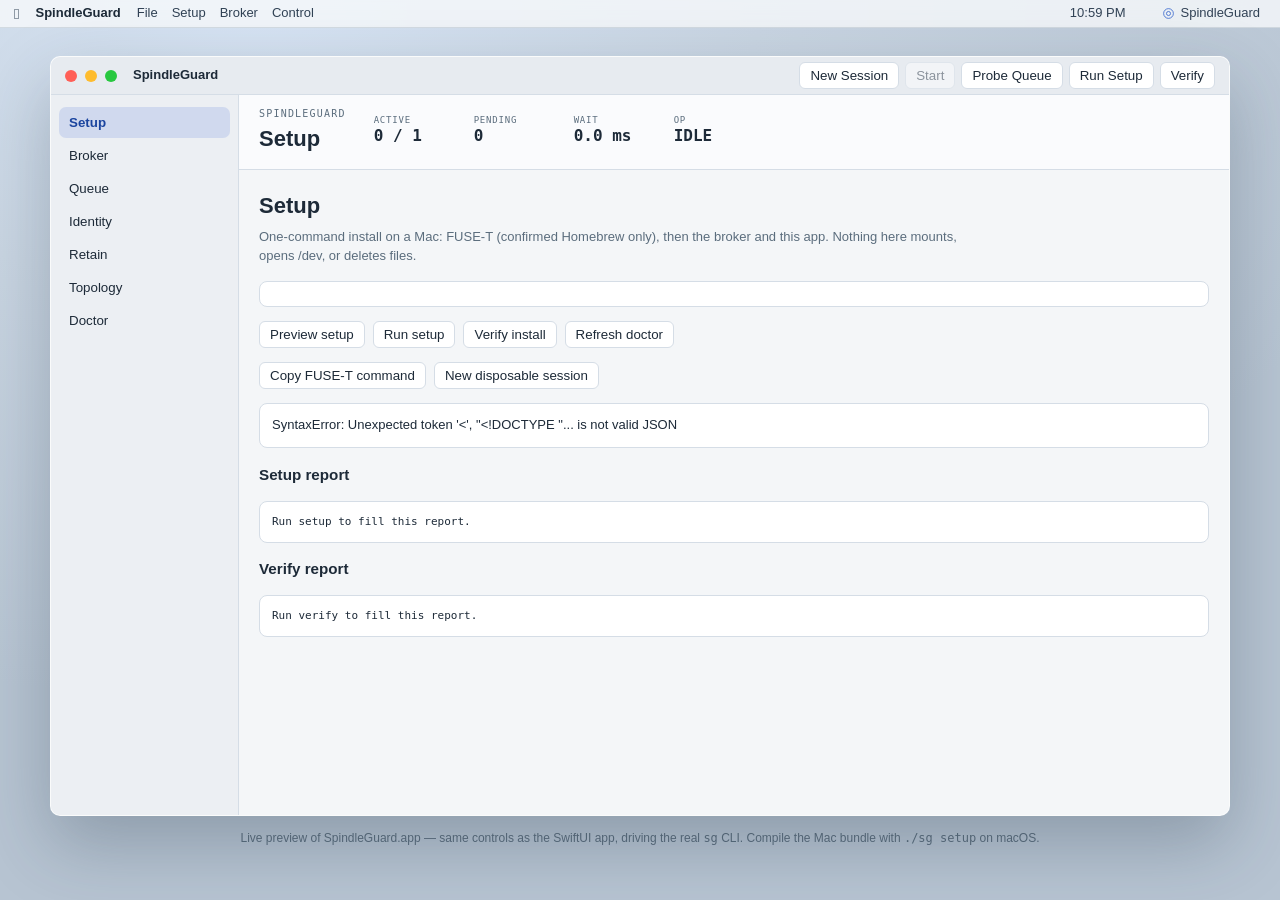
==== outputs/spindleguard/macos/preview.html @ 40e8f70e "Add menu bar extra, Retain pane, and a live UI preview The Mac app now occupies the system menu bar." ====
<!DOCTYPE html>
<html lang="en">
<head>
<meta charset="utf-8">
<meta name="viewport" content="width=device-width, initial-scale=1">
<title>SpindleGuard</title>
<style>
:root {
  --blue: #2458c9;
  --ink: #1d2a38;
  --slate: #5b6d7d;
  --line: #d5dde6;
  --paper: #e8eef4;
  --window: #f4f6f8;
  --sidebar: #eceff3;
  --ok: #2458c9;
}
* { box-sizing: border-box; }
html, body { margin: 0; height: 100%; }
body {
  font: 13px/1.45 -apple-system, BlinkMacSystemFont, "Segoe UI", sans-serif;
  color: var(--ink);
  background: radial-gradient(1200px 700px at 20% 0%, #d7e4f4 0%, #c9d5e2 42%, #b7c4d2 100%);
}
.desktop { min-height: 100%; display: flex; flex-direction: column; }
.menubar {
  height: 28px;
  background: rgba(246,248,251,.82);
  backdrop-filter: blur(16px);
  border-bottom: 1px solid rgba(80,100,120,.18);
  display: flex;
  align-items: center;
  padding: 0 12px 0 14px;
  font-size: 13px;
  font-weight: 500;
  user-select: none;
}
.menubar .apple { font-size: 15px; margin-right: 16px; }
.menubar b { margin-right: 16px; }
.menubar span { margin-right: 14px; color: #314255; }
.menubar .right { margin-left: auto; display: flex; gap: 14px; align-items: center; color: #314255; }
.extra {
  display: inline-flex; align-items: center; gap: 6px;
  padding: 2px 8px; border-radius: 4px; cursor: pointer;
}
.extra:hover, .extra.open { background: rgba(36,88,201,.12); }
.extra-menu {
  display: none; position: absolute; top: 28px; right: 12px; width: 240px;
  background: #f6f8fb; border: 1px solid var(--line); border-radius: 8px;
  box-shadow: 0 18px 40px rgba(32,49,67,.18); padding: 6px 0; z-index: 5;
}
.extra-menu.open { display: block; }
.extra-menu button, .extra-menu p {
  display: block; width: 100%; text-align: left; border: 0; background: none;
  padding: 7px 14px; font: inherit; cursor: pointer;
}
.extra-menu p { color: var(--slate); cursor: default; margin: 0; }
.extra-menu button:hover { background: var(--blue); color: #fff; }
.stage { flex: 1; padding: 28px 36px 40px; }
.window {
  width: min(1180px, 100%);
  height: min(760px, calc(100vh - 90px));
  margin: 0 auto;
  background: var(--window);
  border-radius: 10px;
  box-shadow: 0 28px 70px rgba(32,49,67,.28);
  border: 1px solid rgba(255,255,255,.55);
  display: flex; flex-direction: column; overflow: hidden;
}
.titlebar {
  height: 38px; display: flex; align-items: center; gap: 8px;
  padding: 0 14px; background: #e7ebf0; border-bottom: 1px solid var(--line);
}
.dot { width: 12px; height: 12px; border-radius: 50%; }
.dot.r { background: #ff5f57; } .dot.y { background: #febc2e; } .dot.g { background: #28c840; }
.titlebar strong { margin-left: 8px; font-weight: 600; font-size: 13px; }
.toolbar { margin-left: auto; display: flex; gap: 6px; }
.toolbar button, .btn, .pane button {
  border: 1px solid var(--line); background: #fff; border-radius: 6px;
  padding: 5px 10px; font: 12px/1.2 inherit; cursor: pointer; color: var(--ink);
}
.toolbar button:hover, .btn:hover, .pane button:hover { border-color: var(--blue); color: var(--blue); }
.toolbar button:disabled, .pane button:disabled { opacity: .45; cursor: default; }
.body { flex: 1; display: flex; min-height: 0; }
.sidebar {
  width: 188px; background: var(--sidebar); border-right: 1px solid var(--line);
  padding: 12px 8px; display: flex; flex-direction: column; gap: 2px;
}
.nav {
  border: 0; background: transparent; text-align: left; padding: 8px 10px;
  border-radius: 7px; font: 13px inherit; cursor: pointer; color: var(--ink);
}
.nav.active { background: rgba(36,88,201,.14); color: #1b459f; font-weight: 600; }
.main { flex: 1; display: flex; flex-direction: column; min-width: 0; }
.instrument {
  display: flex; gap: 28px; align-items: center;
  padding: 14px 20px; border-bottom: 1px solid var(--line); background: #fafbfd;
}
.kicker { font: 10px/1 Menlo, monospace; letter-spacing: 1.2px; color: var(--slate); }
.instrument h1 { margin: 4px 0 0; font-size: 22px; font-weight: 650; }
.instrument h1.setup { color: var(--ink); }
.instrument h1.mounted { color: var(--blue); }
.metric { min-width: 72px; }
.metric label { display: block; font: 9px/1 Menlo, monospace; color: var(--slate); letter-spacing: .8px; }
.metric b { font: 600 16px/1.4 Menlo, monospace; }
.pane { display: none; padding: 20px; overflow: auto; }
.pane.active { display: block; }
.pane h2 { margin: 0 0 6px; font-size: 22px; font-weight: 650; }
.lede { color: var(--slate); margin: 0 0 16px; max-width: 720px; }
.row { display: flex; flex-wrap: wrap; gap: 8px; margin: 0 0 14px; }
.checks, .banner, .form, pre {
  background: #fff; border: 1px solid var(--line); border-radius: 8px; padding: 12px;
}
.check { display: flex; gap: 8px; padding: 4px 0; }
.mark { width: 16px; text-align: center; color: var(--blue); }
.mark.bad { color: var(--slate); }
.fix { font: 11px Menlo, monospace; color: var(--slate); margin: 0; }
.form label { display: grid; grid-template-columns: 140px 1fr; gap: 8px; align-items: center; margin: 6px 0; }
.form input[type=text] { width: 100%; border: 1px solid var(--line); border-radius: 6px; padding: 6px 8px; font: 12px Menlo, monospace; }
pre { font: 11px/1.45 Menlo, monospace; overflow: auto; max-height: 220px; white-space: pre-wrap; }
table { width: 100%; border-collapse: collapse; background: #fff; border: 1px solid var(--line); border-radius: 8px; }
th, td { text-align: left; padding: 8px 10px; border-bottom: 1px solid var(--line); font-size: 12px; }
.busy {
  display: none; position: absolute; inset: 38px 0 0; background: rgba(20,30,40,.08);
  align-items: center; justify-content: center;
}
.busy.on { display: flex; }
.pill { padding: 10px 16px; background: #fff; border-radius: 10px; border: 1px solid var(--line); }
.caption { font-size: 12px; color: var(--slate); text-align: center; margin-top: 14px; }
</style>
</head>
<body>
<div class="desktop">
  <div class="menubar">
    <span class="apple"></span>
    <b>SpindleGuard</b>
    <span>File</span><span>Setup</span><span>Broker</span><span>Control</span>
    <div class="right">
      <span id="clock"></span>
      <div class="extra" id="extraBtn" onclick="toggleExtra()">
        <svg width="13" height="13" viewBox="0 0 32 32" fill="none" stroke="#2458c9" stroke-width="1.8"><circle cx="16" cy="16" r="12"/><circle cx="16" cy="16" r="5"/></svg>
        SpindleGuard
      </div>
    </div>
  </div>
  <div class="extra-menu" id="extraMenu">
    <p id="extraStatus">Setup needed</p>
    <button type="button" onclick="showPane('setup')">Show SpindleGuard</button>
    <button type="button" onclick="newSession()">New Disposable Session</button>
    <button type="button" onclick="run(['verify','--quick','--json'], 'verify')">Verify Install</button>
    <button type="button" onclick="showPane('retain')">Retained Sessions</button>
    <button type="button">Quit SpindleGuard</button>
  </div>
  <div class="stage">
    <div class="window" style="position:relative">
      <div class="titlebar">
        <div class="dot r"></div><div class="dot y"></div><div class="dot g"></div>
        <strong>SpindleGuard</strong>
        <div class="toolbar">
          <button type="button" onclick="newSession()">New Session</button>
          <button type="button" id="startBtn" disabled>Start</button>
          <button type="button" onclick="showPane('queue')">Probe Queue</button>
          <button type="button" onclick="run(['setup','--json'], 'setup')">Run Setup</button>
          <button type="button" onclick="run(['verify','--quick','--json'], 'verify')">Verify</button>
        </div>
      </div>
      <div class="body">
        <aside class="sidebar" id="sidebar"></aside>
        <section class="main">
          <div class="instrument">
            <div>
              <div class="kicker">SPINDLEGUARD</div>
              <h1 id="modeLabel" class="setup">Setup</h1>
            </div>
            <div class="metric"><label>ACTIVE</label><b id="mActive">0 / 1</b></div>
            <div class="metric"><label>PENDING</label><b id="mPending">0</b></div>
            <div class="metric"><label>WAIT</label><b id="mWait">0.0 ms</b></div>
            <div class="metric"><label>OP</label><b id="mOp">IDLE</b></div>
          </div>
          <div class="pane" id="pane-setup">
            <h2>Setup</h2>
            <p class="lede">One-command install on a Mac: FUSE-T (confirmed Homebrew only), then the broker and this app. Nothing here mounts, opens /dev, or deletes files.</p>
            <div class="checks" id="setupChecks"></div>
            <div class="row" style="margin-top:14px">
              <button type="button" onclick="run(['setup','--dry-run','--json'], 'setup')">Preview setup</button>
              <button type="button" onclick="run(['setup','--json'], 'setup')">Run setup</button>
              <button type="button" onclick="run(['verify','--quick','--json'], 'verify')">Verify install</button>
              <button type="button" onclick="run(['doctor','--json'], 'doctor')">Refresh doctor</button>
            </div>
            <div class="row">
              <button type="button" onclick="copyFuse()">Copy FUSE-T command</button>
              <button type="button" onclick="newSession()">New disposable session</button>
            </div>
            <div class="banner" id="setupStatus"></div>
            <h3>Setup report</h3>
            <pre id="setupJSON">Run setup to fill this report.</pre>
            <h3>Verify report</h3>
            <pre id="verifyJSON">Run verify to fill this report.</pre>
          </div>
          <div class="pane" id="pane-broker">
            <h2>Broker</h2>
            <p class="lede">Disposable test data only. The prototype refuses /Volumes and /dev, requires a .spindleguard-test-root marker, and serializes backing work through one FIFO queue.</p>
            <div class="row">
              <button type="button" onclick="newSession()">New session</button>
              <button type="button" onclick="policyCheck()">Policy check</button>
              <button type="button" onclick="previewStart()">Preview start</button>
            </div>
            <div class="form">
              <label>Source <input id="source" type="text"></label>
              <label>Mount <input id="mount" type="text"></label>
              <label>Write prefix <input id="prefix" type="text" value="/Workspace"></label>
              <label>Log <input id="logPath" type="text"></label>
            </div>
            <div class="banner" id="brokerStatus"></div>
            <pre id="policyJSON"></pre>
          </div>
          <div class="pane" id="pane-queue">
            <h2>Queue</h2>
            <p class="lede">Live stderr from the C broker. A competing request should wait while one backing callback is active.</p>
            <table>
              <thead><tr><th>Event</th><th>Op</th><th>Ticket</th><th>Wait ms</th><th>Pending</th></tr></thead>
              <tbody id="queueBody"><tr><td colspan="5">Idle. Start the broker on a Mac to fill this table.</td></tr></tbody>
            </table>
          </div>
          <div class="pane" id="pane-identity">
            <h2>Identity</h2>
            <p class="lede">assert_bound opens a fixture path only as a name, then binds on serial / PARTUUID / FS-UUID. The Mac UI never opens host /dev.</p>
            <div class="row">
              <button type="button" onclick="bindExample()">Bind example identity</button>
              <button type="button" onclick="run(['scan','--root','.','--json'], 'scan')">Scan tree</button>
            </div>
            <pre id="bindJSON"></pre>
            <pre id="scanJSON"></pre>
          </div>
          <div class="pane" id="pane-retain">
            <h2>Retain</h2>
            <p class="lede">There is no deletion bucket. Disposable sessions and broker.jsonl stay on disk. This app never empties, trashes, or unlinks them.</p>
            <div class="row">
              <button type="button" onclick="listSessions()">Refresh list</button>
              <button type="button" onclick="newSession()">New session</button>
            </div>
            <table>
              <thead><tr><th>Session</th><th>Source</th><th></th></tr></thead>
              <tbody id="retainBody"><tr><td colspan="3">No retained sessions in this parent yet.</td></tr></tbody>
            </table>
          </div>
          <div class="pane" id="pane-topology">
            <h2>Topology</h2>
            <p class="lede">Read-only observation of the source directory’s backing disk via df/diskutil. Refused for /Volumes and /dev.</p>
            <div class="row"><button type="button" onclick="topology()">Resolve source topology</button></div>
            <pre id="topologyJSON">Run this on a Mac after creating a session. Linux hosts will report topology unavailable.</pre>
          </div>
          <div class="pane" id="pane-doctor">
            <h2>Doctor</h2>
            <p class="lede">Checks macOS, FUSE-T, the broker binary, and Swift. Does not mount and does not open /dev.</p>
            <div class="row">
              <button type="button" onclick="run(['doctor','--json'], 'doctor')">Refresh</button>
              <button type="button" onclick="run(['setup','--json'], 'setup')">Run setup</button>
              <button type="button" onclick="run(['verify','--quick','--json'], 'verify')">Verify install</button>
            </div>
            <div class="checks" id="doctorChecks"></div>
            <pre id="doctorJSON"></pre>
          </div>
        </section>
      </div>
      <div class="busy" id="busy"><div class="pill">Working…</div></div>
    </div>
    <p class="caption">Live preview of SpindleGuard.app — same controls as the SwiftUI app, driving the real <code>sg</code> CLI. Compile the Mac bundle with <code>./sg setup</code> on macOS.</p>
  </div>
</div>
<script>
const PANES = ["Setup","Broker","Queue","Identity","Retain","Topology","Doctor"];
const state = { pane: "setup", source: "", mount: "", log: "", prefix: "/Workspace", fuse: "brew install macos-fuse-t/homebrew-cask/fuse-t", status: "Run Setup, then create a disposable session." };
function $(id){ return document.getElementById(id); }
function setBusy(on){ $("busy").classList.toggle("on", on); }
function showPane(name){
  state.pane = name;
  document.querySelectorAll(".pane").forEach(p => p.classList.toggle("active", p.id === "pane-"+name));
  document.querySelectorAll(".nav").forEach(b => b.classList.toggle("active", b.dataset.pane === name));
  if(name === "retain") listSessions();
}
function renderSidebar(){
  $("sidebar").innerHTML = PANES.map(p => {
    const id = p.toLowerCase();
    return `<button class="nav${id===state.pane?" active":""}" data-pane="${id}" type="button" onclick="showPane('${id}')">${p}</button>`;
  }).join("");
}
function renderChecks(target, checks){
  $(target).innerHTML = (checks||[]).map(c => `<div class="check"><div class="mark ${c.ok?"":"bad"}">${c.ok?"●":"○"}</div><div><div>${c.label}</div>${!c.ok && c.fix?`<p class="fix">${c.fix}</p>`:""}</div></div>`).join("");
}
function setStatus(text){
  state.status = text;
  $("setupStatus").textContent = text;
  $("brokerStatus").textContent = text;
  $("extraStatus").textContent = text;
}
async function run(argv, sink){
  setBusy(true);
  try {
    const res = await fetch("/api/sg", { method:"POST", headers:{"Content-Type":"application/json"}, body: JSON.stringify({argv}) });
    const body = await res.json();
    const data = body.data;
    if(sink === "doctor" && data){
      renderChecks("setupChecks", data.checks);
      renderChecks("doctorChecks", data.checks);
      $("doctorJSON").textContent = JSON.stringify(data, null, 2);
      $("modeLabel").textContent = data.can_mount ? "Idle" : "Setup";
      $("extraStatus").textContent = data.can_mount ? "Idle" : "Setup needed";
      if(data.fuse_install) state.fuse = data.fuse_install;
    }
    if(sink === "setup") $("setupJSON").textContent = JSON.stringify(data, null, 2);
    if(sink === "verify") $("verifyJSON").textContent = JSON.stringify(data, null, 2);
    if(sink === "scan") $("scanJSON").textContent = JSON.stringify(data, null, 2);
    if(sink === "bind") $("bindJSON").textContent = typeof data === "string" ? data : JSON.stringify(data, null, 2);
    if(body.ok) setStatus(sink + " finished.");
    else setStatus(body.error || body.stderr || (sink + " failed"));
    return body;
  } catch (err) {
    setStatus(String(err));
  } finally {
    setBusy(false);
  }
}
async function newSession(){
  const body = await run(["session-create","--json"], "session");
  if(body && body.ok && body.data){
    $("source").value = state.source = body.data.source;
    $("mount").value = state.mount = body.data.mount;
    $("logPath").value = state.log = body.data.log;
    $("prefix").value = state.prefix = body.data.write_prefix || "/Workspace";
    setStatus("Session retained at " + body.data.session + ". Files are not deleted.");
    showPane("broker");
  }
}
async function listSessions(){
  const body = await run(["session-list","--json"], "retain");
  const rows = (body && body.data && body.data.sessions) || [];
  $("retainBody").innerHTML = rows.length ? rows.map(s => {
    const file = s.session + "/session.json";
    return `<tr><td>${s.session}</td><td>${s.source}</td><td><button type="button" data-file="${file.replace(/"/g, "")}">Load</button></td></tr>`;
  }).join("") : `<tr><td colspan="3">No retained sessions in this parent yet.</td></tr>`;
  $("retainBody").querySelectorAll("button[data-file]").forEach(btn => {
    btn.addEventListener("click", () => loadSession(btn.getAttribute("data-file")));
  });
}
async function loadSession(file){
  const body = await run(["session-load","--file", file, "--json"], "session");
  if(body && body.ok && body.data){
    $("source").value = state.source = body.data.source;
    $("mount").value = state.mount = body.data.mount;
    $("logPath").value = state.log = body.data.log;
    showPane("broker");
  }
}
async function policyCheck(){
  const body = await run(["policy-check","--source",$("source").value,"--mount",$("mount").value,"--write-prefix",$("prefix").value,"--json"], "policy");
  $("policyJSON").textContent = JSON.stringify(body && body.data, null, 2);
}
async function previewStart(){
  const body = await run(["start","--dry-run","--json","--source",$("source").value,"--mount",$("mount").value,"--write-prefix",$("prefix").value,"--delay-ms","150","--binary","/helper/spindleguard"], "start");
  $("policyJSON").textContent = JSON.stringify(body && body.data, null, 2);
}
async function bindExample(){
  await run(["bind","--manifest","macos/Resources/example-manifest.json","--path","/dev/sda1","--fixture","macos/Resources/example-fixture.json"], "bind");
}
async function topology(){
  const body = await run(["topology","--path",$("source").value || "/tmp"], "topology");
  $("topologyJSON").textContent = (body && (body.data || body.stderr || body.error)) || "";
}
function copyFuse(){ navigator.clipboard.writeText(state.fuse); setStatus("Copied: " + state.fuse); }
function toggleExtra(){ $("extraMenu").classList.toggle("open"); $("extraBtn").classList.toggle("open"); }
function tick(){ const d=new Date(); $("clock").textContent = d.toLocaleTimeString([], {hour:"numeric", minute:"2-digit"}); }
renderSidebar();
showPane("setup");
tick();
setInterval(tick, 1000);
setStatus(state.status);
run(["doctor","--json"], "doctor");
</script>
</body>
</html>
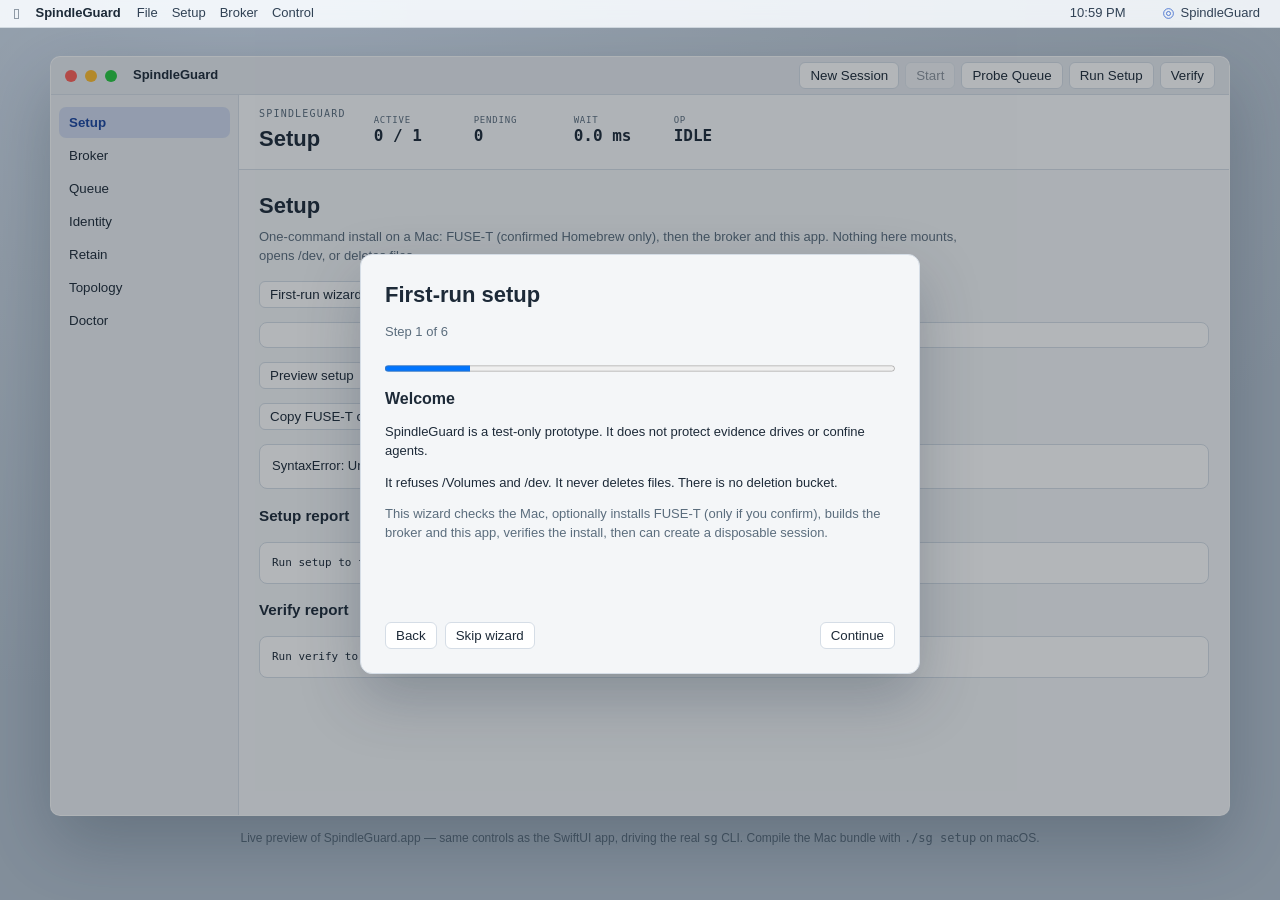
==== commit 2e7d61f6: "Add a first-run setup wizard and a full grouped menu-bar extra The extra listed a short subset of co" ====
--- a/outputs/spindleguard/macos/preview.html
+++ b/outputs/spindleguard/macos/preview.html
@@ -44,18 +44,44 @@
   padding: 2px 8px; border-radius: 4px; cursor: pointer;
 }
 .extra:hover, .extra.open { background: rgba(36,88,201,.12); }
+.desktop { position: relative; }
 .extra-menu {
-  display: none; position: absolute; top: 28px; right: 12px; width: 240px;
+  display: none; position: absolute; top: 28px; right: 12px; width: 280px;
+  max-height: calc(100vh - 40px); overflow: auto;
   background: #f6f8fb; border: 1px solid var(--line); border-radius: 8px;
-  box-shadow: 0 18px 40px rgba(32,49,67,.18); padding: 6px 0; z-index: 5;
+  box-shadow: 0 18px 40px rgba(32,49,67,.18); padding: 6px 0; z-index: 7;
 }
 .extra-menu.open { display: block; }
 .extra-menu button, .extra-menu p {
   display: block; width: 100%; text-align: left; border: 0; background: none;
-  padding: 7px 14px; font: inherit; cursor: pointer;
+  padding: 6px 14px; font: inherit; cursor: pointer;
 }
 .extra-menu p { color: var(--slate); cursor: default; margin: 0; }
+.extra-menu .group {
+  font-size: 11px; font-weight: 650; letter-spacing: .4px; text-transform: uppercase;
+  color: var(--slate); padding: 8px 14px 2px; cursor: default;
+}
+.extra-menu hr { border: 0; border-top: 1px solid var(--line); margin: 6px 0; }
 .extra-menu button:hover { background: var(--blue); color: #fff; }
+.extra-menu button:disabled { opacity: .45; cursor: default; }
+.wizard {
+  display: none; position: absolute; inset: 28px 0 0; z-index: 6;
+  background: rgba(20,30,40,.32); align-items: center; justify-content: center;
+}
+.wizard.on { display: flex; }
+.wizard-card {
+  width: min(560px, calc(100% - 48px)); min-height: 420px; max-height: min(520px, calc(100vh - 90px));
+  background: #f4f6f8; border: 1px solid var(--line); border-radius: 12px;
+  box-shadow: 0 24px 60px rgba(32,49,67,.28); padding: 24px;
+  display: flex; flex-direction: column; gap: 12px;
+}
+.wizard-card h2 { margin: 0; font-size: 22px; }
+.wizard-card h3 { margin: 0 0 6px; font-size: 16px; }
+.wizard-card .lede { margin: 0 0 8px; }
+.wizard-nav { display: flex; gap: 8px; align-items: center; margin-top: auto; }
+.wizard-nav .spacer { flex: 1; }
+.wizard-body { flex: 1; overflow: auto; }
+.wizard-body pre { max-height: 140px; }
 .stage { flex: 1; padding: 28px 36px 40px; }
 .window {
   width: min(1180px, 100%);
@@ -145,11 +171,55 @@
   </div>
   <div class="extra-menu" id="extraMenu">
     <p id="extraStatus">Setup needed</p>
-    <button type="button" onclick="showPane('setup')">Show SpindleGuard</button>
-    <button type="button" onclick="newSession()">New Disposable Session</button>
-    <button type="button" onclick="run(['verify','--quick','--json'], 'verify')">Verify Install</button>
-    <button type="button" onclick="showPane('retain')">Retained Sessions</button>
-    <button type="button">Quit SpindleGuard</button>
+    <p class="group">Window</p>
+    <button type="button" onclick="extra('show')">Show SpindleGuard</button>
+    <button type="button" onclick="extra('wizard')">First-Run Setup Wizard…</button>
+    <p class="group">Setup</p>
+    <button type="button" onclick="extra('preview-setup')">Preview Setup</button>
+    <button type="button" onclick="extra('run-setup')">Run Setup</button>
+    <button type="button" onclick="extra('verify')">Verify Install</button>
+    <button type="button" onclick="extra('install-fuse')">Install FUSE-T…</button>
+    <button type="button" onclick="extra('copy-fuse')">Copy FUSE-T Command</button>
+    <button type="button" onclick="extra('fuse-docs')">Open FUSE-T Docs</button>
+    <button type="button" onclick="extra('doctor')">Refresh Doctor</button>
+    <p class="group">Session</p>
+    <button type="button" onclick="extra('new-session')">New Disposable Session</button>
+    <button type="button" onclick="extra('load-session')">Load Session…</button>
+    <button type="button" onclick="extra('retain')">Retained Sessions</button>
+    <button type="button" onclick="extra('session-parent')">Open Session Parent</button>
+    <p class="group">Broker</p>
+    <button type="button" onclick="extra('start')">Start</button>
+    <button type="button" onclick="extra('stop')" disabled>Stop</button>
+    <button type="button" onclick="extra('unmount')">Unmount</button>
+    <button type="button" onclick="extra('policy')">Policy Check</button>
+    <button type="button" onclick="extra('preview-start')">Preview Start</button>
+    <button type="button" onclick="extra('open-mount')">Open Mount in Finder</button>
+    <button type="button" onclick="extra('open-source')">Open Source in Finder</button>
+    <button type="button" onclick="extra('reveal-log')">Reveal Log</button>
+    <button type="button" onclick="extra('queue')">Probe Queue</button>
+    <p class="group">Identity</p>
+    <button type="button" onclick="extra('scan')">Scan Tree</button>
+    <button type="button" onclick="extra('bind')">Bind Example Identity</button>
+    <button type="button" onclick="extra('example')">Load Example Identity</button>
+    <button type="button" onclick="extra('failing')">Load Failing Example</button>
+    <button type="button" onclick="extra('rotate')">Rotate Manifest</button>
+    <button type="button" onclick="extra('topology')">Resolve Topology</button>
+    <hr>
+    <button type="button" onclick="extra('quit')">Quit SpindleGuard</button>
+  </div>
+  <div class="wizard" id="wizard">
+    <div class="wizard-card">
+      <h2>First-run setup</h2>
+      <p class="lede" id="wizardStepLabel">Step 1 of 6</p>
+      <progress id="wizardProgress" max="6" value="1" style="width:100%"></progress>
+      <div class="wizard-body" id="wizardBody"></div>
+      <div class="wizard-nav">
+        <button type="button" class="btn" id="wizardBack" onclick="wizardBack()">Back</button>
+        <button type="button" class="btn" onclick="finishWizard(true)">Skip wizard</button>
+        <span class="spacer"></span>
+        <button type="button" class="btn" id="wizardNext" onclick="wizardAdvance()">Continue</button>
+      </div>
+    </div>
   </div>
   <div class="stage">
     <div class="window" style="position:relative">
@@ -180,6 +250,7 @@
           <div class="pane" id="pane-setup">
             <h2>Setup</h2>
             <p class="lede">One-command install on a Mac: FUSE-T (confirmed Homebrew only), then the broker and this app. Nothing here mounts, opens /dev, or deletes files.</p>
+            <div class="row"><button type="button" onclick="openWizard()">First-run wizard…</button></div>
             <div class="checks" id="setupChecks"></div>
             <div class="row" style="margin-top:14px">
               <button type="button" onclick="run(['setup','--dry-run','--json'], 'setup')">Preview setup</button>
@@ -307,9 +378,17 @@
       $("modeLabel").textContent = data.can_mount ? "Idle" : "Setup";
       $("extraStatus").textContent = data.can_mount ? "Idle" : "Setup needed";
       if(data.fuse_install) state.fuse = data.fuse_install;
+      if($("wizardChecks")) renderChecks("wizardChecks", data.checks);
+      if($("wizardFuse")) $("wizardFuse").textContent = state.fuse;
     }
-    if(sink === "setup") $("setupJSON").textContent = JSON.stringify(data, null, 2);
-    if(sink === "verify") $("verifyJSON").textContent = JSON.stringify(data, null, 2);
+    if(sink === "setup"){
+      $("setupJSON").textContent = JSON.stringify(data, null, 2);
+      if($("wizardSetup")) $("wizardSetup").textContent = $("setupJSON").textContent;
+    }
+    if(sink === "verify"){
+      $("verifyJSON").textContent = JSON.stringify(data, null, 2);
+      if($("wizardVerify")) $("wizardVerify").textContent = $("verifyJSON").textContent;
+    }
     if(sink === "scan") $("scanJSON").textContent = JSON.stringify(data, null, 2);
     if(sink === "bind") $("bindJSON").textContent = typeof data === "string" ? data : JSON.stringify(data, null, 2);
     if(body.ok) setStatus(sink + " finished.");
@@ -368,14 +447,91 @@
   $("topologyJSON").textContent = (body && (body.data || body.stderr || body.error)) || "";
 }
 function copyFuse(){ navigator.clipboard.writeText(state.fuse); setStatus("Copied: " + state.fuse); }
+function closeExtra(){ $("extraMenu").classList.remove("open"); $("extraBtn").classList.remove("open"); }
 function toggleExtra(){ $("extraMenu").classList.toggle("open"); $("extraBtn").classList.toggle("open"); }
+function extra(action){
+  closeExtra();
+  if(action === "show"){ showPane(state.pane || "setup"); return; }
+  if(action === "wizard"){ openWizard(); return; }
+  if(action === "preview-setup"){ showPane("setup"); run(["setup","--dry-run","--json"], "setup"); return; }
+  if(action === "run-setup"){ showPane("setup"); run(["setup","--json"], "setup"); return; }
+  if(action === "verify"){ showPane("setup"); run(["verify","--quick","--json"], "verify"); return; }
+  if(action === "install-fuse"){ showPane("setup"); run(["setup","--install-fuse","--yes","--json"], "setup"); return; }
+  if(action === "copy-fuse"){ copyFuse(); return; }
+  if(action === "fuse-docs"){ window.open("https://github.com/macos-fuse-t/fuse-t", "_blank", "noopener"); return; }
+  if(action === "doctor"){ showPane("doctor"); run(["doctor","--json"], "doctor"); return; }
+  if(action === "new-session"){ newSession(); return; }
+  if(action === "load-session"){ showPane("retain"); setStatus("Choose a retained session to load. There is no deletion bucket."); return; }
+  if(action === "retain"){ showPane("retain"); return; }
+  if(action === "session-parent"){ showPane("setup"); setStatus("Session parent is shown on Setup. Preview does not open Finder."); return; }
+  if(action === "start"){ showPane("broker"); run(["start","--json","--source",$("source").value,"--mount",$("mount").value,"--write-prefix",$("prefix").value,"--delay-ms","150","--binary","/helper/spindleguard"], "start"); return; }
+  if(action === "stop"){ setStatus("Stop is native-only. Preview does not mount."); return; }
+  if(action === "unmount"){ showPane("broker"); run(["unmount","--mount",$("mount").value,"--json"], "start"); return; }
+  if(action === "policy"){ policyCheck(); return; }
+  if(action === "preview-start"){ previewStart(); return; }
+  if(action === "open-mount"){ setStatus("Open Mount is native Finder. Preview cannot open folders."); return; }
+  if(action === "open-source"){ setStatus("Open Source is native Finder. Preview cannot open folders."); return; }
+  if(action === "reveal-log"){ setStatus("Reveal Log is native Finder. Preview cannot open folders."); return; }
+  if(action === "queue"){ showPane("queue"); setStatus("Probe Queue needs a live mount on macOS."); return; }
+  if(action === "scan"){ showPane("identity"); run(["scan","--root",".","--json"], "scan"); return; }
+  if(action === "bind"){ showPane("identity"); bindExample(); return; }
+  if(action === "example"){ showPane("identity"); setStatus("Loaded example fixture. Bind does not open host /dev."); return; }
+  if(action === "failing"){ showPane("identity"); setStatus("Loaded failing-media example. Fingerprint should be skipped."); return; }
+  if(action === "rotate"){ showPane("identity"); setStatus("Rotation stays on Identity. Dry-run is the default."); return; }
+  if(action === "topology"){ topology(); return; }
+  if(action === "quit"){ setStatus("Quit is native-only. Close this preview tab instead."); return; }
+}
+const WIZARD_KEY = "SGWizardFinished";
+const WIZARD_STEPS = 6;
+let wizardStep = 0;
+function openWizard(){
+  wizardStep = 0;
+  $("wizard").classList.add("on");
+  closeExtra();
+  renderWizard();
+}
+function wizardBack(){ if(wizardStep > 0){ wizardStep -= 1; renderWizard(); } }
+function wizardAdvance(){
+  if(wizardStep < WIZARD_STEPS - 1){ wizardStep += 1; renderWizard(); }
+  else finishWizard(false);
+}
+function finishWizard(skipped){
+  localStorage.setItem(WIZARD_KEY, "1");
+  $("wizard").classList.remove("on");
+  if(skipped){ showPane("setup"); setStatus("Wizard skipped. Use Setup whenever you want."); }
+  else if(!state.source){ showPane("setup"); setStatus("Wizard finished. Create a session from Setup when you are ready."); }
+  else { showPane("broker"); setStatus("Wizard finished. Session is retained. Start when this Mac can mount."); }
+}
+function maybePresentWizard(){ if(!localStorage.getItem(WIZARD_KEY)) openWizard(); }
+function renderWizard(){
+  $("wizardStepLabel").textContent = "Step " + (wizardStep + 1) + " of " + WIZARD_STEPS;
+  $("wizardProgress").value = wizardStep + 1;
+  $("wizardBack").disabled = wizardStep === 0;
+  $("wizardNext").textContent = wizardStep < WIZARD_STEPS - 1 ? "Continue" : "Finish";
+  const steps = [
+    `<h3>Welcome</h3><p>SpindleGuard is a test-only prototype. It does not protect evidence drives or confine agents.</p><p>It refuses /Volumes and /dev. It never deletes files. There is no deletion bucket.</p><p class="lede">This wizard checks the Mac, optionally installs FUSE-T (only if you confirm), builds the broker and this app, verifies the install, then can create a disposable session.</p>`,
+    `<h3>This Mac</h3><p class="lede">Doctor does not mount and does not open /dev.</p><div class="row"><button type="button" onclick="run(['doctor','--json'], 'doctor')">Refresh checks</button></div><div class="checks" id="wizardChecks"></div>`,
+    `<h3>FUSE-T</h3><p class="lede">Needed only to mount. Homebrew is never run unless you confirm.</p><pre id="wizardFuse"></pre><div class="row"><button type="button" onclick="copyFuse()">Copy install command</button><button type="button" onclick="run(['setup','--install-fuse','--yes','--json'], 'setup')">Install FUSE-T…</button><button type="button" onclick="window.open('https://github.com/macos-fuse-t/fuse-t','_blank','noopener')">Open docs</button></div>`,
+    `<h3>Build</h3><p class="lede">Run Setup builds the Swift app when swiftc is present, and the C broker only when FUSE-T is already installed.</p><div class="row"><button type="button" onclick="run(['setup','--dry-run','--json'], 'setup')">Preview setup</button><button type="button" onclick="run(['setup','--json'], 'setup')">Run setup</button></div><pre id="wizardSetup"></pre>`,
+    `<h3>Verify</h3><p class="lede">Quick checks only: policy, scan, fixture bind, CLI. No FUSE mounts.</p><div class="row"><button type="button" onclick="run(['verify','--quick','--json'], 'verify')">Verify install</button></div><pre id="wizardVerify"></pre>`,
+    `<h3>Disposable session</h3><p class="lede">Creates a retained source and mount under the session parent. Files are not deleted. After Finish you can Start from Broker when this Mac can mount.</p><div class="row"><button type="button" onclick="newSession()">New disposable session</button></div>`
+  ];
+  $("wizardBody").innerHTML = steps[wizardStep];
+  if(wizardStep === 1){
+    const src = $("setupChecks").innerHTML;
+    if(src) $("wizardChecks").innerHTML = src;
+  }
+  if(wizardStep === 2) $("wizardFuse").textContent = state.fuse;
+  if(wizardStep === 3 && $("setupJSON")) $("wizardSetup").textContent = $("setupJSON").textContent;
+  if(wizardStep === 4 && $("verifyJSON")) $("wizardVerify").textContent = $("verifyJSON").textContent;
+}
 function tick(){ const d=new Date(); $("clock").textContent = d.toLocaleTimeString([], {hour:"numeric", minute:"2-digit"}); }
 renderSidebar();
 showPane("setup");
 tick();
 setInterval(tick, 1000);
 setStatus(state.status);
-run(["doctor","--json"], "doctor");
+run(["doctor","--json"], "doctor").then(() => maybePresentWizard());
 </script>
 </body>
 </html>
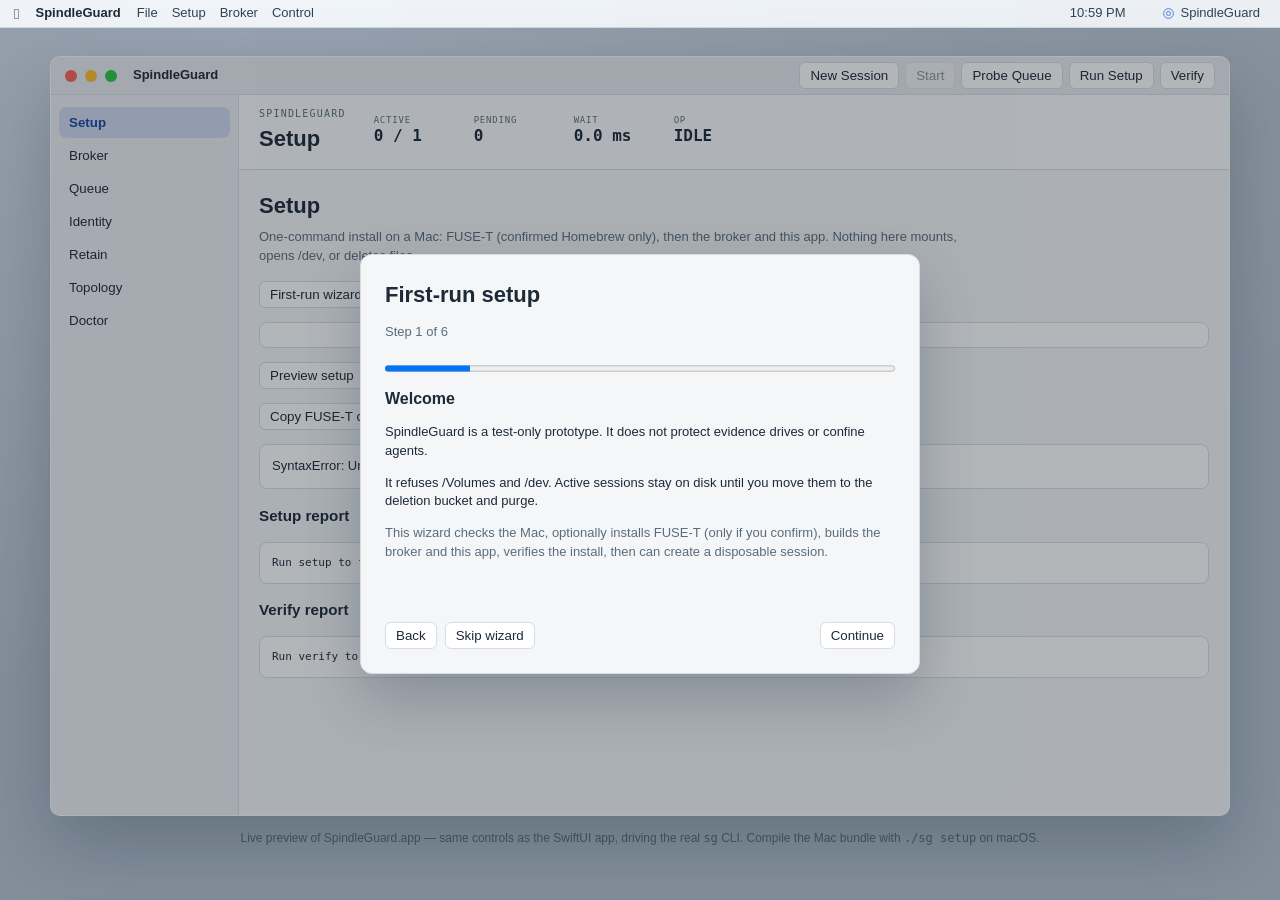
==== commit c068437d: "Add a deletion bucket with restore and confirmed purge Active ui-session directories stay on disk. M" ====
--- a/outputs/spindleguard/macos/preview.html
+++ b/outputs/spindleguard/macos/preview.html
@@ -186,6 +186,8 @@
     <button type="button" onclick="extra('new-session')">New Disposable Session</button>
     <button type="button" onclick="extra('load-session')">Load Session…</button>
     <button type="button" onclick="extra('retain')">Retained Sessions</button>
+    <button type="button" onclick="extra('bucket-current')">Move Current Session to Bucket</button>
+    <button type="button" onclick="extra('empty-bucket')">Empty Deletion Bucket…</button>
     <button type="button" onclick="extra('session-parent')">Open Session Parent</button>
     <p class="group">Broker</p>
     <button type="button" onclick="extra('start')">Start</button>
@@ -305,14 +307,22 @@
           </div>
           <div class="pane" id="pane-retain">
             <h2>Retain</h2>
-            <p class="lede">There is no deletion bucket. Disposable sessions and broker.jsonl stay on disk. This app never empties, trashes, or unlinks them.</p>
+            <p class="lede">Active sessions stay on disk. Move one to the deletion bucket, then restore it or purge it. Purge only deletes ui-session directories already in the bucket, and only after you confirm. /Volumes and /dev are refused.</p>
             <div class="row">
               <button type="button" onclick="listSessions()">Refresh list</button>
               <button type="button" onclick="newSession()">New session</button>
-            </div>
+              <button type="button" onclick="bucketCurrent()">Move current to bucket</button>
+              <button type="button" onclick="purgeBucket()">Empty bucket…</button>
+            </div>
+            <h3>Active</h3>
             <table>
               <thead><tr><th>Session</th><th>Source</th><th></th></tr></thead>
               <tbody id="retainBody"><tr><td colspan="3">No retained sessions in this parent yet.</td></tr></tbody>
+            </table>
+            <h3>Deletion bucket</h3>
+            <table>
+              <thead><tr><th>Session</th><th>Source</th><th></th></tr></thead>
+              <tbody id="bucketBody"><tr><td colspan="3">Bucket is empty.</td></tr></tbody>
             </table>
           </div>
           <div class="pane" id="pane-topology">
@@ -341,7 +351,7 @@
 </div>
 <script>
 const PANES = ["Setup","Broker","Queue","Identity","Retain","Topology","Doctor"];
-const state = { pane: "setup", source: "", mount: "", log: "", prefix: "/Workspace", fuse: "brew install macos-fuse-t/homebrew-cask/fuse-t", status: "Run Setup, then create a disposable session." };
+const state = { pane: "setup", source: "", mount: "", log: "", prefix: "/Workspace", session: "", bucketed: false, fuse: "brew install macos-fuse-t/homebrew-cask/fuse-t", status: "Run Setup, then create a disposable session." };
 function $(id){ return document.getElementById(id); }
 function setBusy(on){ $("busy").classList.toggle("on", on); }
 function showPane(name){
@@ -407,20 +417,90 @@
     $("mount").value = state.mount = body.data.mount;
     $("logPath").value = state.log = body.data.log;
     $("prefix").value = state.prefix = body.data.write_prefix || "/Workspace";
-    setStatus("Session retained at " + body.data.session + ". Files are not deleted.");
+    state.session = body.data.session || "";
+    state.bucketed = false;
+    setStatus("Session retained at " + body.data.session + ". Move it to the bucket when you want to purge.");
     showPane("broker");
   }
 }
 async function listSessions(){
   const body = await run(["session-list","--json"], "retain");
   const rows = (body && body.data && body.data.sessions) || [];
+  const bucket = (body && body.data && body.data.bucket) || [];
   $("retainBody").innerHTML = rows.length ? rows.map(s => {
-    const file = s.session + "/session.json";
-    return `<tr><td>${s.session}</td><td>${s.source}</td><td><button type="button" data-file="${file.replace(/"/g, "")}">Load</button></td></tr>`;
+    const session = String(s.session || "").replace(/"/g, "");
+    return `<tr><td>${session}</td><td>${s.source || ""}</td><td>
+      <button type="button" data-load="${session}">Load</button>
+      <button type="button" data-bucket="${session}">Bucket</button>
+    </td></tr>`;
   }).join("") : `<tr><td colspan="3">No retained sessions in this parent yet.</td></tr>`;
-  $("retainBody").querySelectorAll("button[data-file]").forEach(btn => {
-    btn.addEventListener("click", () => loadSession(btn.getAttribute("data-file")));
+  $("bucketBody").innerHTML = bucket.length ? bucket.map(s => {
+    const session = String(s.session || "").replace(/"/g, "");
+    return `<tr><td>${session}</td><td>${s.source || ""}</td><td>
+      <button type="button" data-load="${session}">Load</button>
+      <button type="button" data-restore="${session}">Restore</button>
+      <button type="button" data-purge="${session}">Purge…</button>
+    </td></tr>`;
+  }).join("") : `<tr><td colspan="3">Bucket is empty.</td></tr>`;
+  document.querySelectorAll("button[data-load]").forEach(btn => {
+    btn.addEventListener("click", () => loadSession(btn.getAttribute("data-load") + "/session.json"));
   });
+  document.querySelectorAll("button[data-bucket]").forEach(btn => {
+    btn.addEventListener("click", () => bucketSession(btn.getAttribute("data-bucket")));
+  });
+  document.querySelectorAll("button[data-restore]").forEach(btn => {
+    btn.addEventListener("click", () => restoreSession(btn.getAttribute("data-restore")));
+  });
+  document.querySelectorAll("button[data-purge]").forEach(btn => {
+    btn.addEventListener("click", () => purgeSession(btn.getAttribute("data-purge")));
+  });
+}
+async function bucketSession(session){
+  if(!session){ setStatus("Create or load a session first."); return; }
+  const body = await run(["session-bucket","--session", session, "--json"], "retain");
+  if(body && body.ok && body.data){
+    $("source").value = state.source = body.data.source || "";
+    $("mount").value = state.mount = body.data.mount || "";
+    $("logPath").value = state.log = body.data.log || "";
+    state.session = body.data.session || session;
+    state.bucketed = true;
+    setStatus("Moved to the deletion bucket. Restore or purge from Retain.");
+  }
+  showPane("retain");
+}
+async function bucketCurrent(){
+  showPane("retain");
+  await bucketSession(state.session || state.source.replace(/\/source$/, ""));
+}
+async function restoreSession(session){
+  const body = await run(["session-restore","--session", session, "--json"], "retain");
+  if(body && body.ok && body.data){
+    $("source").value = state.source = body.data.source || "";
+    $("mount").value = state.mount = body.data.mount || "";
+    $("logPath").value = state.log = body.data.log || "";
+    state.session = body.data.session || session;
+    state.bucketed = false;
+    setStatus("Restored from the deletion bucket.");
+    showPane("broker");
+  } else {
+    showPane("retain");
+  }
+}
+async function purgeSession(session){
+  if(!window.confirm("Permanently delete this bucketed session? This cannot be undone.")) return;
+  await run(["session-purge","--session", session, "--yes", "--json"], "retain");
+  if(state.session === session){
+    state.session = ""; state.source = ""; state.mount = ""; state.log = ""; state.bucketed = false;
+    $("source").value = ""; $("mount").value = ""; $("logPath").value = "";
+  }
+  setStatus("Purged from the deletion bucket.");
+  showPane("retain");
+}
+async function purgeBucket(){
+  if(!window.confirm("Permanently delete ALL sessions in the bucket? Active sessions are not deleted.")) return;
+  await run(["session-purge","--all","--yes","--json"], "retain");
+  setStatus("Bucket emptied.");
+  showPane("retain");
 }
 async function loadSession(file){
   const body = await run(["session-load","--file", file, "--json"], "session");
@@ -428,6 +508,8 @@
     $("source").value = state.source = body.data.source;
     $("mount").value = state.mount = body.data.mount;
     $("logPath").value = state.log = body.data.log;
+    state.session = body.data.session || file.replace(/\/session\.json$/, "");
+    state.bucketed = !!body.data.deletion_bucket;
     showPane("broker");
   }
 }
@@ -461,8 +543,10 @@
   if(action === "fuse-docs"){ window.open("https://github.com/macos-fuse-t/fuse-t", "_blank", "noopener"); return; }
   if(action === "doctor"){ showPane("doctor"); run(["doctor","--json"], "doctor"); return; }
   if(action === "new-session"){ newSession(); return; }
-  if(action === "load-session"){ showPane("retain"); setStatus("Choose a retained session to load. There is no deletion bucket."); return; }
+  if(action === "load-session"){ showPane("retain"); setStatus("Choose a retained session to load, or restore one from the bucket."); return; }
   if(action === "retain"){ showPane("retain"); return; }
+  if(action === "bucket-current"){ bucketCurrent(); return; }
+  if(action === "empty-bucket"){ purgeBucket(); return; }
   if(action === "session-parent"){ showPane("setup"); setStatus("Session parent is shown on Setup. Preview does not open Finder."); return; }
   if(action === "start"){ showPane("broker"); run(["start","--json","--source",$("source").value,"--mount",$("mount").value,"--write-prefix",$("prefix").value,"--delay-ms","150","--binary","/helper/spindleguard"], "start"); return; }
   if(action === "stop"){ setStatus("Stop is native-only. Preview does not mount."); return; }
@@ -509,12 +593,12 @@
   $("wizardBack").disabled = wizardStep === 0;
   $("wizardNext").textContent = wizardStep < WIZARD_STEPS - 1 ? "Continue" : "Finish";
   const steps = [
-    `<h3>Welcome</h3><p>SpindleGuard is a test-only prototype. It does not protect evidence drives or confine agents.</p><p>It refuses /Volumes and /dev. It never deletes files. There is no deletion bucket.</p><p class="lede">This wizard checks the Mac, optionally installs FUSE-T (only if you confirm), builds the broker and this app, verifies the install, then can create a disposable session.</p>`,
+    `<h3>Welcome</h3><p>SpindleGuard is a test-only prototype. It does not protect evidence drives or confine agents.</p><p>It refuses /Volumes and /dev. Active sessions stay on disk until you move them to the deletion bucket and purge.</p><p class="lede">This wizard checks the Mac, optionally installs FUSE-T (only if you confirm), builds the broker and this app, verifies the install, then can create a disposable session.</p>`,
     `<h3>This Mac</h3><p class="lede">Doctor does not mount and does not open /dev.</p><div class="row"><button type="button" onclick="run(['doctor','--json'], 'doctor')">Refresh checks</button></div><div class="checks" id="wizardChecks"></div>`,
     `<h3>FUSE-T</h3><p class="lede">Needed only to mount. Homebrew is never run unless you confirm.</p><pre id="wizardFuse"></pre><div class="row"><button type="button" onclick="copyFuse()">Copy install command</button><button type="button" onclick="run(['setup','--install-fuse','--yes','--json'], 'setup')">Install FUSE-T…</button><button type="button" onclick="window.open('https://github.com/macos-fuse-t/fuse-t','_blank','noopener')">Open docs</button></div>`,
     `<h3>Build</h3><p class="lede">Run Setup builds the Swift app when swiftc is present, and the C broker only when FUSE-T is already installed.</p><div class="row"><button type="button" onclick="run(['setup','--dry-run','--json'], 'setup')">Preview setup</button><button type="button" onclick="run(['setup','--json'], 'setup')">Run setup</button></div><pre id="wizardSetup"></pre>`,
     `<h3>Verify</h3><p class="lede">Quick checks only: policy, scan, fixture bind, CLI. No FUSE mounts.</p><div class="row"><button type="button" onclick="run(['verify','--quick','--json'], 'verify')">Verify install</button></div><pre id="wizardVerify"></pre>`,
-    `<h3>Disposable session</h3><p class="lede">Creates a retained source and mount under the session parent. Files are not deleted. After Finish you can Start from Broker when this Mac can mount.</p><div class="row"><button type="button" onclick="newSession()">New disposable session</button></div>`
+    `<h3>Disposable session</h3><p class="lede">Creates a retained source and mount under the session parent. Files stay until you bucket and purge them. After Finish you can Start from Broker when this Mac can mount.</p><div class="row"><button type="button" onclick="newSession()">New disposable session</button></div>`
   ];
   $("wizardBody").innerHTML = steps[wizardStep];
   if(wizardStep === 1){
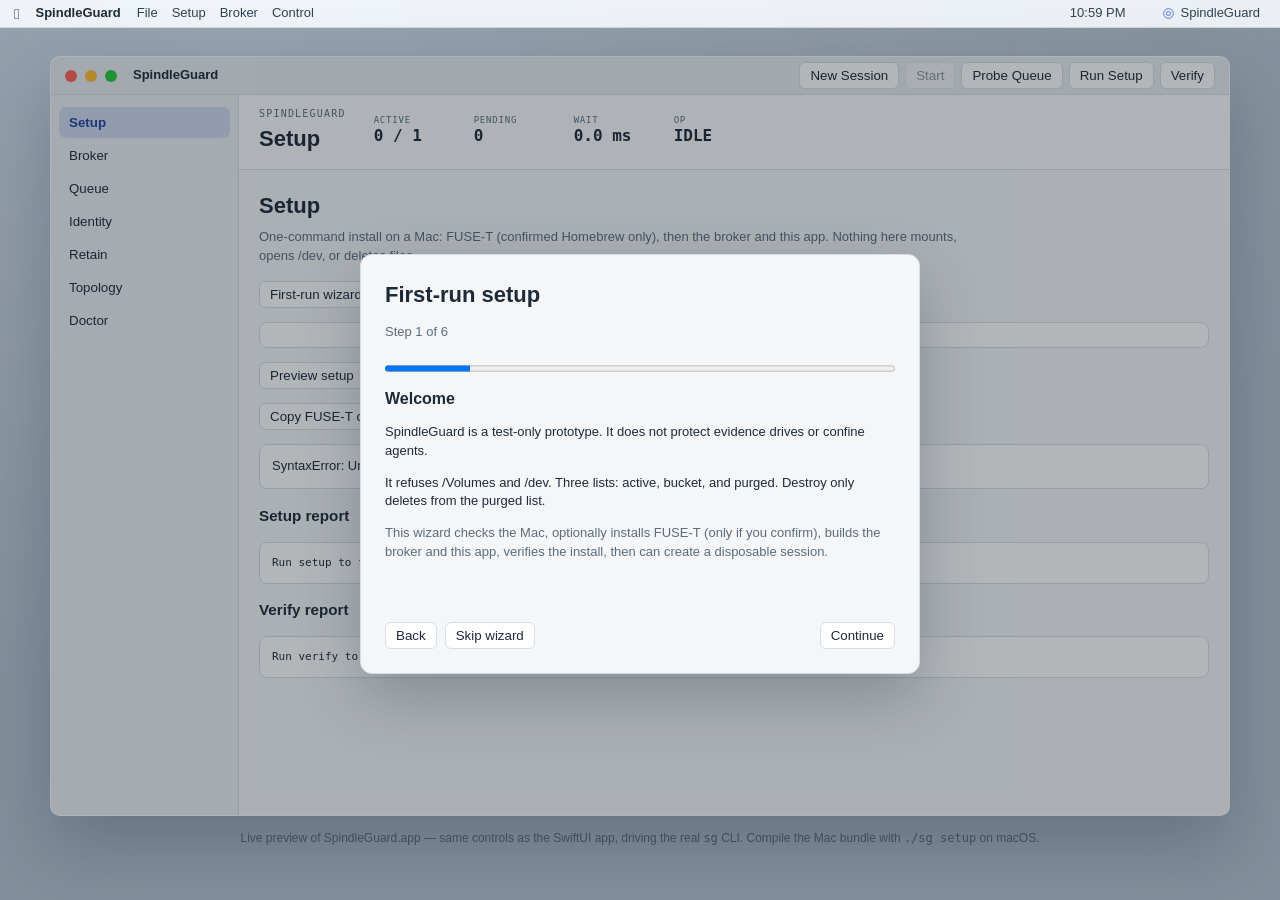
==== commit 2dc1731f: "Split Retain into active, bucket, and purged lists Purge now moves bucketed ui-session directories i" ====
--- a/outputs/spindleguard/macos/preview.html
+++ b/outputs/spindleguard/macos/preview.html
@@ -187,7 +187,8 @@
     <button type="button" onclick="extra('load-session')">Load Session…</button>
     <button type="button" onclick="extra('retain')">Retained Sessions</button>
     <button type="button" onclick="extra('bucket-current')">Move Current Session to Bucket</button>
-    <button type="button" onclick="extra('empty-bucket')">Empty Deletion Bucket…</button>
+    <button type="button" onclick="extra('purge-bucket')">Purge Bucket</button>
+    <button type="button" onclick="extra('empty-purged')">Empty Purged List…</button>
     <button type="button" onclick="extra('session-parent')">Open Session Parent</button>
     <p class="group">Broker</p>
     <button type="button" onclick="extra('start')">Start</button>
@@ -307,22 +308,28 @@
           </div>
           <div class="pane" id="pane-retain">
             <h2>Retain</h2>
-            <p class="lede">Active sessions stay on disk. Move one to the deletion bucket, then restore it or purge it. Purge only deletes ui-session directories already in the bucket, and only after you confirm. /Volumes and /dev are refused.</p>
+            <p class="lede">Three lists. Active is usable. Bucket is recycle. Purged still has files until you destroy them. Destroy only deletes ui-session directories already in the purged list, after confirm. /Volumes and /dev are refused.</p>
             <div class="row">
               <button type="button" onclick="listSessions()">Refresh list</button>
               <button type="button" onclick="newSession()">New session</button>
               <button type="button" onclick="bucketCurrent()">Move current to bucket</button>
-              <button type="button" onclick="purgeBucket()">Empty bucket…</button>
+              <button type="button" onclick="purgeBucket()">Purge bucket</button>
+              <button type="button" onclick="destroyPurged()">Empty purged…</button>
             </div>
             <h3>Active</h3>
             <table>
               <thead><tr><th>Session</th><th>Source</th><th></th></tr></thead>
-              <tbody id="retainBody"><tr><td colspan="3">No retained sessions in this parent yet.</td></tr></tbody>
+              <tbody id="retainBody"><tr><td colspan="3">No active sessions in this parent yet.</td></tr></tbody>
             </table>
-            <h3>Deletion bucket</h3>
+            <h3>Bucket</h3>
             <table>
               <thead><tr><th>Session</th><th>Source</th><th></th></tr></thead>
               <tbody id="bucketBody"><tr><td colspan="3">Bucket is empty.</td></tr></tbody>
+            </table>
+            <h3>Purged</h3>
+            <table>
+              <thead><tr><th>Session</th><th>Source</th><th></th></tr></thead>
+              <tbody id="purgedBody"><tr><td colspan="3">Purged list is empty.</td></tr></tbody>
             </table>
           </div>
           <div class="pane" id="pane-topology">
@@ -351,7 +358,7 @@
 </div>
 <script>
 const PANES = ["Setup","Broker","Queue","Identity","Retain","Topology","Doctor"];
-const state = { pane: "setup", source: "", mount: "", log: "", prefix: "/Workspace", session: "", bucketed: false, fuse: "brew install macos-fuse-t/homebrew-cask/fuse-t", status: "Run Setup, then create a disposable session." };
+const state = { pane: "setup", source: "", mount: "", log: "", prefix: "/Workspace", session: "", bucketed: false, purged: false, fuse: "brew install macos-fuse-t/homebrew-cask/fuse-t", status: "Run Setup, then create a disposable session." };
 function $(id){ return document.getElementById(id); }
 function setBusy(on){ $("busy").classList.toggle("on", on); }
 function showPane(name){
@@ -419,7 +426,8 @@
     $("prefix").value = state.prefix = body.data.write_prefix || "/Workspace";
     state.session = body.data.session || "";
     state.bucketed = false;
-    setStatus("Session retained at " + body.data.session + ". Move it to the bucket when you want to purge.");
+    state.purged = false;
+    setStatus("Session retained at " + body.data.session + ". Active → bucket → purged.");
     showPane("broker");
   }
 }
@@ -427,21 +435,30 @@
   const body = await run(["session-list","--json"], "retain");
   const rows = (body && body.data && body.data.sessions) || [];
   const bucket = (body && body.data && body.data.bucket) || [];
+  const purged = (body && body.data && body.data.purged) || [];
   $("retainBody").innerHTML = rows.length ? rows.map(s => {
     const session = String(s.session || "").replace(/"/g, "");
     return `<tr><td>${session}</td><td>${s.source || ""}</td><td>
       <button type="button" data-load="${session}">Load</button>
       <button type="button" data-bucket="${session}">Bucket</button>
     </td></tr>`;
-  }).join("") : `<tr><td colspan="3">No retained sessions in this parent yet.</td></tr>`;
+  }).join("") : `<tr><td colspan="3">No active sessions in this parent yet.</td></tr>`;
   $("bucketBody").innerHTML = bucket.length ? bucket.map(s => {
     const session = String(s.session || "").replace(/"/g, "");
     return `<tr><td>${session}</td><td>${s.source || ""}</td><td>
       <button type="button" data-load="${session}">Load</button>
       <button type="button" data-restore="${session}">Restore</button>
-      <button type="button" data-purge="${session}">Purge…</button>
+      <button type="button" data-purge="${session}">Purge</button>
     </td></tr>`;
   }).join("") : `<tr><td colspan="3">Bucket is empty.</td></tr>`;
+  $("purgedBody").innerHTML = purged.length ? purged.map(s => {
+    const session = String(s.session || "").replace(/"/g, "");
+    return `<tr><td>${session}</td><td>${s.source || ""}</td><td>
+      <button type="button" data-load="${session}">Load</button>
+      <button type="button" data-restore="${session}">Restore</button>
+      <button type="button" data-destroy="${session}">Destroy…</button>
+    </td></tr>`;
+  }).join("") : `<tr><td colspan="3">Purged list is empty.</td></tr>`;
   document.querySelectorAll("button[data-load]").forEach(btn => {
     btn.addEventListener("click", () => loadSession(btn.getAttribute("data-load") + "/session.json"));
   });
@@ -454,18 +471,24 @@
   document.querySelectorAll("button[data-purge]").forEach(btn => {
     btn.addEventListener("click", () => purgeSession(btn.getAttribute("data-purge")));
   });
+  document.querySelectorAll("button[data-destroy]").forEach(btn => {
+    btn.addEventListener("click", () => destroySession(btn.getAttribute("data-destroy")));
+  });
+}
+async function applyLane(body){
+  if(!(body && body.ok && body.data)) return;
+  $("source").value = state.source = body.data.source || "";
+  $("mount").value = state.mount = body.data.mount || "";
+  $("logPath").value = state.log = body.data.log || "";
+  state.session = body.data.session || state.session;
+  state.bucketed = !!body.data.deletion_bucket;
+  state.purged = !!body.data.purged;
 }
 async function bucketSession(session){
   if(!session){ setStatus("Create or load a session first."); return; }
   const body = await run(["session-bucket","--session", session, "--json"], "retain");
-  if(body && body.ok && body.data){
-    $("source").value = state.source = body.data.source || "";
-    $("mount").value = state.mount = body.data.mount || "";
-    $("logPath").value = state.log = body.data.log || "";
-    state.session = body.data.session || session;
-    state.bucketed = true;
-    setStatus("Moved to the deletion bucket. Restore or purge from Retain.");
-  }
+  applyLane(body);
+  setStatus("Moved to the bucket. Restore to Active, or purge to the third list.");
   showPane("retain");
 }
 async function bucketCurrent(){
@@ -474,32 +497,46 @@
 }
 async function restoreSession(session){
   const body = await run(["session-restore","--session", session, "--json"], "retain");
-  if(body && body.ok && body.data){
-    $("source").value = state.source = body.data.source || "";
-    $("mount").value = state.mount = body.data.mount || "";
-    $("logPath").value = state.log = body.data.log || "";
-    state.session = body.data.session || session;
-    state.bucketed = false;
-    setStatus("Restored from the deletion bucket.");
+  applyLane(body);
+  if(body && body.ok && body.data && body.data.deletion_bucket){
+    setStatus("Restored to the bucket.");
+    showPane("retain");
+  } else if(body && body.ok){
+    setStatus("Restored to Active.");
     showPane("broker");
   } else {
     showPane("retain");
   }
 }
 async function purgeSession(session){
-  if(!window.confirm("Permanently delete this bucketed session? This cannot be undone.")) return;
-  await run(["session-purge","--session", session, "--yes", "--json"], "retain");
+  const body = await run(["session-purge","--session", session, "--json"], "retain");
+  applyLane(body);
+  setStatus("Moved to the purged list. Restore to the bucket, or destroy to delete files.");
+  showPane("retain");
+}
+async function purgeBucket(){
+  await run(["session-purge","--all","--json"], "retain");
+  setStatus("Bucket sent to the purged list.");
+  showPane("retain");
+}
+async function destroySession(session){
+  if(!window.confirm("Permanently delete this purged session? This cannot be undone.")) return;
+  await run(["session-destroy","--session", session, "--yes", "--json"], "retain");
   if(state.session === session){
-    state.session = ""; state.source = ""; state.mount = ""; state.log = ""; state.bucketed = false;
+    state.session = ""; state.source = ""; state.mount = ""; state.log = ""; state.bucketed = false; state.purged = false;
     $("source").value = ""; $("mount").value = ""; $("logPath").value = "";
   }
-  setStatus("Purged from the deletion bucket.");
+  setStatus("Destroyed from the purged list.");
   showPane("retain");
 }
-async function purgeBucket(){
-  if(!window.confirm("Permanently delete ALL sessions in the bucket? Active sessions are not deleted.")) return;
-  await run(["session-purge","--all","--yes","--json"], "retain");
-  setStatus("Bucket emptied.");
+async function destroyPurged(){
+  if(!window.confirm("Permanently delete ALL sessions in the purged list? Active and bucketed sessions are not deleted.")) return;
+  await run(["session-destroy","--all","--yes","--json"], "retain");
+  if(state.purged){
+    state.session = ""; state.source = ""; state.mount = ""; state.log = ""; state.bucketed = false; state.purged = false;
+    $("source").value = ""; $("mount").value = ""; $("logPath").value = "";
+  }
+  setStatus("Purged list emptied.");
   showPane("retain");
 }
 async function loadSession(file){
@@ -510,6 +547,7 @@
     $("logPath").value = state.log = body.data.log;
     state.session = body.data.session || file.replace(/\/session\.json$/, "");
     state.bucketed = !!body.data.deletion_bucket;
+    state.purged = !!body.data.purged;
     showPane("broker");
   }
 }
@@ -546,7 +584,8 @@
   if(action === "load-session"){ showPane("retain"); setStatus("Choose a retained session to load, or restore one from the bucket."); return; }
   if(action === "retain"){ showPane("retain"); return; }
   if(action === "bucket-current"){ bucketCurrent(); return; }
-  if(action === "empty-bucket"){ purgeBucket(); return; }
+  if(action === "purge-bucket"){ purgeBucket(); return; }
+  if(action === "empty-purged"){ destroyPurged(); return; }
   if(action === "session-parent"){ showPane("setup"); setStatus("Session parent is shown on Setup. Preview does not open Finder."); return; }
   if(action === "start"){ showPane("broker"); run(["start","--json","--source",$("source").value,"--mount",$("mount").value,"--write-prefix",$("prefix").value,"--delay-ms","150","--binary","/helper/spindleguard"], "start"); return; }
   if(action === "stop"){ setStatus("Stop is native-only. Preview does not mount."); return; }
@@ -593,12 +632,12 @@
   $("wizardBack").disabled = wizardStep === 0;
   $("wizardNext").textContent = wizardStep < WIZARD_STEPS - 1 ? "Continue" : "Finish";
   const steps = [
-    `<h3>Welcome</h3><p>SpindleGuard is a test-only prototype. It does not protect evidence drives or confine agents.</p><p>It refuses /Volumes and /dev. Active sessions stay on disk until you move them to the deletion bucket and purge.</p><p class="lede">This wizard checks the Mac, optionally installs FUSE-T (only if you confirm), builds the broker and this app, verifies the install, then can create a disposable session.</p>`,
+    `<h3>Welcome</h3><p>SpindleGuard is a test-only prototype. It does not protect evidence drives or confine agents.</p><p>It refuses /Volumes and /dev. Three lists: active, bucket, and purged. Destroy only deletes from the purged list.</p><p class="lede">This wizard checks the Mac, optionally installs FUSE-T (only if you confirm), builds the broker and this app, verifies the install, then can create a disposable session.</p>`,
     `<h3>This Mac</h3><p class="lede">Doctor does not mount and does not open /dev.</p><div class="row"><button type="button" onclick="run(['doctor','--json'], 'doctor')">Refresh checks</button></div><div class="checks" id="wizardChecks"></div>`,
     `<h3>FUSE-T</h3><p class="lede">Needed only to mount. Homebrew is never run unless you confirm.</p><pre id="wizardFuse"></pre><div class="row"><button type="button" onclick="copyFuse()">Copy install command</button><button type="button" onclick="run(['setup','--install-fuse','--yes','--json'], 'setup')">Install FUSE-T…</button><button type="button" onclick="window.open('https://github.com/macos-fuse-t/fuse-t','_blank','noopener')">Open docs</button></div>`,
     `<h3>Build</h3><p class="lede">Run Setup builds the Swift app when swiftc is present, and the C broker only when FUSE-T is already installed.</p><div class="row"><button type="button" onclick="run(['setup','--dry-run','--json'], 'setup')">Preview setup</button><button type="button" onclick="run(['setup','--json'], 'setup')">Run setup</button></div><pre id="wizardSetup"></pre>`,
     `<h3>Verify</h3><p class="lede">Quick checks only: policy, scan, fixture bind, CLI. No FUSE mounts.</p><div class="row"><button type="button" onclick="run(['verify','--quick','--json'], 'verify')">Verify install</button></div><pre id="wizardVerify"></pre>`,
-    `<h3>Disposable session</h3><p class="lede">Creates a retained source and mount under the session parent. Files stay until you bucket and purge them. After Finish you can Start from Broker when this Mac can mount.</p><div class="row"><button type="button" onclick="newSession()">New disposable session</button></div>`
+    `<h3>Disposable session</h3><p class="lede">Creates a retained source and mount under the session parent. Files stay on Active until you bucket, purge, then destroy them. After Finish you can Start from Broker when this Mac can mount.</p><div class="row"><button type="button" onclick="newSession()">New disposable session</button></div>`
   ];
   $("wizardBody").innerHTML = steps[wizardStep];
   if(wizardStep === 1){
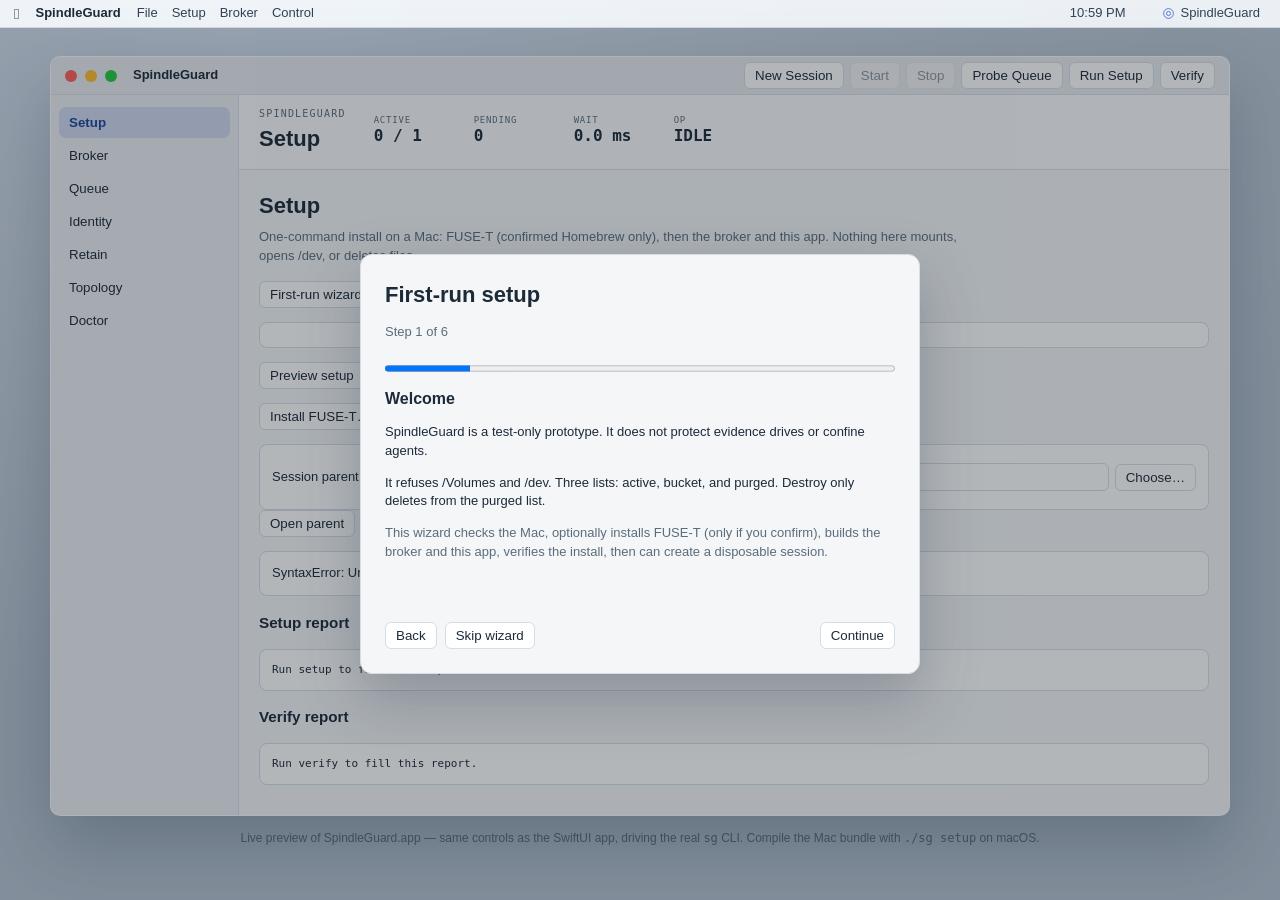
==== commit d02de95f: "Close preview, start, and site gaps around the Mac app The loopback preview now drives the same cont" ====
--- a/outputs/spindleguard/macos/preview.html
+++ b/outputs/spindleguard/macos/preview.html
@@ -143,9 +143,18 @@
 .fix { font: 11px Menlo, monospace; color: var(--slate); margin: 0; }
 .form label { display: grid; grid-template-columns: 140px 1fr; gap: 8px; align-items: center; margin: 6px 0; }
 .form input[type=text] { width: 100%; border: 1px solid var(--line); border-radius: 6px; padding: 6px 8px; font: 12px Menlo, monospace; }
+.form .field { display: flex; gap: 6px; align-items: center; }
+.form .field input[type=text] { flex: 1; }
+.form input[type=range] { width: 100%; }
+.form label.checkline { grid-template-columns: 1fr auto; }
 pre { font: 11px/1.45 Menlo, monospace; overflow: auto; max-height: 220px; white-space: pre-wrap; }
-table { width: 100%; border-collapse: collapse; background: #fff; border: 1px solid var(--line); border-radius: 8px; }
+table { width: 100%; border-collapse: collapse; table-layout: fixed; background: #fff; border: 1px solid var(--line); border-radius: 8px; }
 th, td { text-align: left; padding: 8px 10px; border-bottom: 1px solid var(--line); font-size: 12px; }
+#pane-retain td:not(:last-child) {
+  overflow: hidden; text-overflow: ellipsis; white-space: nowrap;
+  font: 11px/1.35 Menlo, monospace;
+}
+#pane-retain th:last-child, #pane-retain td:last-child { width: 220px; white-space: nowrap; }
 .busy {
   display: none; position: absolute; inset: 38px 0 0; background: rgba(20,30,40,.08);
   align-items: center; justify-content: center;
@@ -231,8 +240,9 @@
         <strong>SpindleGuard</strong>
         <div class="toolbar">
           <button type="button" onclick="newSession()">New Session</button>
-          <button type="button" id="startBtn" disabled>Start</button>
-          <button type="button" onclick="showPane('queue')">Probe Queue</button>
+          <button type="button" id="startBtn" onclick="previewStart()">Start</button>
+          <button type="button" id="stopBtn" disabled title="Stop needs a live mount on macOS">Stop</button>
+          <button type="button" onclick="probeLog()">Probe Queue</button>
           <button type="button" onclick="run(['setup','--json'], 'setup')">Run Setup</button>
           <button type="button" onclick="run(['verify','--quick','--json'], 'verify')">Verify</button>
         </div>
@@ -262,8 +272,17 @@
               <button type="button" onclick="run(['doctor','--json'], 'doctor')">Refresh doctor</button>
             </div>
             <div class="row">
+              <button type="button" onclick="previewInstallFuse()">Install FUSE-T…</button>
               <button type="button" onclick="copyFuse()">Copy FUSE-T command</button>
+              <button type="button" onclick="window.open('https://github.com/macos-fuse-t/fuse-t','_blank','noopener')">Open FUSE-T docs</button>
+            </div>
+            <div class="form">
+              <label>Session parent <span class="field"><input id="sessionParent" type="text" placeholder="default: work/"><button type="button" onclick="choosePath('sessionParent','Session parent directory')">Choose…</button></span></label>
+            </div>
+            <div class="row">
+              <button type="button" onclick="openSessionParent()">Open parent</button>
               <button type="button" onclick="newSession()">New disposable session</button>
+              <button type="button" onclick="loadSessionPrompt()">Load session…</button>
             </div>
             <div class="banner" id="setupStatus"></div>
             <h3>Setup report</h3>
@@ -276,41 +295,75 @@
             <p class="lede">Disposable test data only. The prototype refuses /Volumes and /dev, requires a .spindleguard-test-root marker, and serializes backing work through one FIFO queue.</p>
             <div class="row">
               <button type="button" onclick="newSession()">New session</button>
+              <button type="button" onclick="loadSessionPrompt()">Load session…</button>
+              <button type="button" id="brokerStart" onclick="previewStart()">Start</button>
+              <button type="button" disabled title="Stop needs a live mount on macOS">Stop</button>
+              <button type="button" id="unmountBtn" onclick="previewUnmount()">Unmount</button>
               <button type="button" onclick="policyCheck()">Policy check</button>
               <button type="button" onclick="previewStart()">Preview start</button>
             </div>
             <div class="form">
-              <label>Source <input id="source" type="text"></label>
-              <label>Mount <input id="mount" type="text"></label>
-              <label>Write prefix <input id="prefix" type="text" value="/Workspace"></label>
-              <label>Log <input id="logPath" type="text"></label>
+              <label>Source <span class="field"><input id="source" type="text"><button type="button" onclick="choosePath('source','Disposable source directory')">Choose…</button></span></label>
+              <label>Mount <span class="field"><input id="mount" type="text"><button type="button" onclick="choosePath('mount','Empty mount directory')">Choose…</button></span></label>
+              <label class="checkline">Allow writes under prefix <input id="writable" type="checkbox" checked></label>
+              <label id="prefixRow">Write prefix <input id="prefix" type="text" value="/Workspace"></label>
+              <label>Read delay <span class="field"><input id="delay" type="range" min="0" max="500" step="10" value="150"><span id="delayLabel">150 ms</span></span></label>
+              <label>Log <span class="field"><input id="logPath" type="text"><button type="button" onclick="revealLog()">Reveal</button></span></label>
+            </div>
+            <div class="row">
+              <button type="button" onclick="revealPath('source','Open Source')">Open Source</button>
+              <button type="button" onclick="revealPath('mount','Open Mount')">Open Mount</button>
+              <button type="button" onclick="revealLog()">Reveal log</button>
             </div>
             <div class="banner" id="brokerStatus"></div>
             <pre id="policyJSON"></pre>
           </div>
           <div class="pane" id="pane-queue">
             <h2>Queue</h2>
-            <p class="lede">Live stderr from the C broker. A competing request should wait while one backing callback is active.</p>
+            <p class="lede">Live stderr from the C broker. A competing request should wait while one backing callback is active. This preview cannot mount, so Probe reads the retained log with probe-log.</p>
+            <div class="row">
+              <button type="button" onclick="probeLog()">Probe concurrent reads</button>
+              <button type="button" onclick="revealLog()">Reveal log</button>
+            </div>
             <table>
               <thead><tr><th>Event</th><th>Op</th><th>Ticket</th><th>Wait ms</th><th>Pending</th></tr></thead>
               <tbody id="queueBody"><tr><td colspan="5">Idle. Start the broker on a Mac to fill this table.</td></tr></tbody>
             </table>
+            <pre id="probeJSON">Probe Queue runs probe-log on the retained broker log.</pre>
           </div>
           <div class="pane" id="pane-identity">
             <h2>Identity</h2>
             <p class="lede">assert_bound opens a fixture path only as a name, then binds on serial / PARTUUID / FS-UUID. The Mac UI never opens host /dev.</p>
             <div class="row">
-              <button type="button" onclick="bindExample()">Bind example identity</button>
+              <button type="button" onclick="loadExample()">Load example</button>
+              <button type="button" onclick="loadFailing()">Load failing-media example</button>
               <button type="button" onclick="run(['scan','--root','.','--json'], 'scan')">Scan tree</button>
+              <button type="button" onclick="bindExample()">Bind identity</button>
+            </div>
+            <div class="form">
+              <label>Manifest <span class="field"><input id="identityManifest" type="text" value="macos/Resources/example-manifest.json"><button type="button" onclick="choosePath('identityManifest','Manifest JSON')">Choose…</button></span></label>
+              <label>Fixture <span class="field"><input id="identityFixture" type="text" value="macos/Resources/example-fixture.json"><button type="button" onclick="choosePath('identityFixture','Fixture JSON')">Choose…</button></span></label>
+              <label>Fixture path key <input id="identityPath" type="text" value="/dev/sda1"></label>
             </div>
             <pre id="bindJSON"></pre>
             <pre id="scanJSON"></pre>
+            <h3>Manifest rotation</h3>
+            <p class="lede">Writes a new generation. Refuses overwrite. Dry-run is the default.</p>
+            <div class="form">
+              <label>Old manifest <span class="field"><input id="rotateOld" type="text"><button type="button" onclick="choosePath('rotateOld','Old manifest')">Choose…</button></span></label>
+              <label>Observed identity <span class="field"><input id="rotateObserved" type="text"><button type="button" onclick="choosePath('rotateObserved','Observed identity JSON')">Choose…</button></span></label>
+              <label>Reason <input id="rotateReason" type="text" value="preview rotation"></label>
+              <label>Out (must not exist) <span class="field"><input id="rotateOut" type="text"><button type="button" onclick="choosePath('rotateOut','New manifest path')">Choose…</button></span></label>
+              <label>Audit JSONL <span class="field"><input id="rotateAudit" type="text"><button type="button" onclick="choosePath('rotateAudit','Audit JSONL')">Choose…</button></span></label>
+              <label class="checkline">Dry run <input id="rotateDry" type="checkbox" checked></label>
+            </div>
+            <div class="row"><button type="button" onclick="rotateManifest()">Rotate manifest</button></div>
           </div>
           <div class="pane" id="pane-retain">
             <h2>Retain</h2>
             <p class="lede">Three lists. Active is usable. Bucket is recycle. Purged still has files until you destroy them. Destroy only deletes ui-session directories already in the purged list, after confirm. /Volumes and /dev are refused.</p>
             <div class="row">
-              <button type="button" onclick="listSessions()">Refresh list</button>
+              <button type="button" onclick="refreshSessions()">Refresh list</button>
               <button type="button" onclick="newSession()">New session</button>
               <button type="button" onclick="bucketCurrent()">Move current to bucket</button>
               <button type="button" onclick="purgeBucket()">Purge bucket</button>
@@ -345,6 +398,7 @@
               <button type="button" onclick="run(['doctor','--json'], 'doctor')">Refresh</button>
               <button type="button" onclick="run(['setup','--json'], 'setup')">Run setup</button>
               <button type="button" onclick="run(['verify','--quick','--json'], 'verify')">Verify install</button>
+              <button type="button" onclick="copyFuse()">Copy FUSE-T command</button>
             </div>
             <div class="checks" id="doctorChecks"></div>
             <pre id="doctorJSON"></pre>
@@ -365,7 +419,7 @@
   state.pane = name;
   document.querySelectorAll(".pane").forEach(p => p.classList.toggle("active", p.id === "pane-"+name));
   document.querySelectorAll(".nav").forEach(b => b.classList.toggle("active", b.dataset.pane === name));
-  if(name === "retain") listSessions();
+  if(name === "retain") return listSessions();
 }
 function renderSidebar(){
   $("sidebar").innerHTML = PANES.map(p => {
@@ -381,6 +435,68 @@
   $("setupStatus").textContent = text;
   $("brokerStatus").textContent = text;
   $("extraStatus").textContent = text;
+}
+function parentArgs(){
+  const parent = ($("sessionParent") && $("sessionParent").value || "").trim();
+  return parent ? ["--parent", parent] : [];
+}
+function laneOf(path){
+  const parts = String(path || "").split("/").filter(Boolean);
+  for(let i = 0; i < parts.length; i++){
+    if(/^ui-session-\d+$/.test(parts[i])){
+      const parent = i > 0 ? parts[i - 1] : "";
+      if(parent === "bucket") return "bucket";
+      if(parent === "purged") return "purged";
+      return "active";
+    }
+  }
+  return "";
+}
+function startBlocked(){
+  const source = $("source") ? $("source").value : state.source;
+  const mount = $("mount") ? $("mount").value : state.mount;
+  const lanes = [laneOf(source), laneOf(mount)];
+  return state.bucketed || state.purged || lanes.includes("bucket") || lanes.includes("purged");
+}
+function syncChrome(){
+  const source = ($("source").value || "").trim();
+  const mount = ($("mount").value || "").trim();
+  const blocked = startBlocked();
+  $("startBtn").disabled = !source || !mount || blocked;
+  if($("brokerStart")) $("brokerStart").disabled = !source || !mount || blocked;
+  if($("unmountBtn")) $("unmountBtn").disabled = !mount;
+  if($("prefixRow")) $("prefixRow").style.display = $("writable").checked ? "" : "none";
+  if($("delay") && $("delayLabel")) $("delayLabel").textContent = $("delay").value + " ms";
+}
+function choosePath(id, title){
+  const next = window.prompt(title, $(id).value || "");
+  if(next !== null){ $(id).value = next; syncChrome(); }
+}
+function delayMs(){ return String(parseInt($("delay").value || "0", 10) || 0); }
+function writesEnabled(){ return $("writable").checked; }
+function previewInstallFuse(){
+  const copy = window.confirm("Install FUSE-T with Homebrew?\n\n" + state.fuse + "\n\nThis preview cannot run Homebrew. OK copies the command.");
+  if(!copy) return;
+  if(navigator.clipboard && navigator.clipboard.writeText) navigator.clipboard.writeText(state.fuse).catch(function(){});
+  setStatus("Preview refuses FUSE install. Copied: " + state.fuse);
+}
+function openSessionParent(){
+  showPane("setup");
+  const parent = $("sessionParent").value.trim();
+  setStatus(parent ? ("Session parent: " + parent + ". Preview does not open Finder.") : "Session parent is the default work/ directory. Preview does not open Finder.");
+}
+function revealLog(){
+  const log = $("logPath").value;
+  setStatus(log ? ("Reveal Log is native Finder. Log path: " + log) : "Reveal Log is native Finder. No log path yet.");
+}
+function revealPath(id, label){
+  const value = $(id).value;
+  setStatus(value ? (label + " is native Finder. Path: " + value) : (label + " needs a path."));
+}
+function loadSessionPrompt(){
+  const suggested = state.session ? state.session + "/session.json" : "";
+  const file = window.prompt("Path to session.json", suggested);
+  if(file) loadSession(file);
 }
 async function run(argv, sink){
   setBusy(true);
@@ -408,8 +524,8 @@
     }
     if(sink === "scan") $("scanJSON").textContent = JSON.stringify(data, null, 2);
     if(sink === "bind") $("bindJSON").textContent = typeof data === "string" ? data : JSON.stringify(data, null, 2);
-    if(body.ok) setStatus(sink + " finished.");
-    else setStatus(body.error || body.stderr || (sink + " failed"));
+    if(body.ok && sink !== "retain") setStatus(sink + " finished.");
+    else if(!body.ok) setStatus(body.error || body.stderr || (sink + " failed"));
     return body;
   } catch (err) {
     setStatus(String(err));
@@ -418,7 +534,7 @@
   }
 }
 async function newSession(){
-  const body = await run(["session-create","--json"], "session");
+  const body = await run(["session-create", ...parentArgs(), "--json"], "session");
   if(body && body.ok && body.data){
     $("source").value = state.source = body.data.source;
     $("mount").value = state.mount = body.data.mount;
@@ -427,12 +543,14 @@
     state.session = body.data.session || "";
     state.bucketed = false;
     state.purged = false;
+    if($("writable")) $("writable").checked = true;
     setStatus("Session retained at " + body.data.session + ". Active → bucket → purged.");
+    syncChrome();
     showPane("broker");
   }
 }
 async function listSessions(){
-  const body = await run(["session-list","--json"], "retain");
+  const body = await run(["session-list", ...parentArgs(), "--json"], "retain");
   const rows = (body && body.data && body.data.sessions) || [];
   const bucket = (body && body.data && body.data.bucket) || [];
   const purged = (body && body.data && body.data.purged) || [];
@@ -483,24 +601,24 @@
   state.session = body.data.session || state.session;
   state.bucketed = !!body.data.deletion_bucket;
   state.purged = !!body.data.purged;
+  syncChrome();
 }
 async function bucketSession(session){
   if(!session){ setStatus("Create or load a session first."); return; }
-  const body = await run(["session-bucket","--session", session, "--json"], "retain");
+  const body = await run(["session-bucket","--session", session, ...parentArgs(), "--json"], "retain");
   applyLane(body);
+  await showPane("retain");
   setStatus("Moved to the bucket. Restore to Active, or purge to the third list.");
-  showPane("retain");
 }
 async function bucketCurrent(){
-  showPane("retain");
   await bucketSession(state.session || state.source.replace(/\/source$/, ""));
 }
 async function restoreSession(session){
-  const body = await run(["session-restore","--session", session, "--json"], "retain");
+  const body = await run(["session-restore","--session", session, ...parentArgs(), "--json"], "retain");
   applyLane(body);
   if(body && body.ok && body.data && body.data.deletion_bucket){
+    await showPane("retain");
     setStatus("Restored to the bucket.");
-    showPane("retain");
   } else if(body && body.ok){
     setStatus("Restored to Active.");
     showPane("broker");
@@ -508,36 +626,42 @@
     showPane("retain");
   }
 }
+async function refreshSessions(){
+  await listSessions();
+  setStatus("Sessions refreshed.");
+}
 async function purgeSession(session){
-  const body = await run(["session-purge","--session", session, "--json"], "retain");
+  const body = await run(["session-purge","--session", session, ...parentArgs(), "--json"], "retain");
   applyLane(body);
+  await showPane("retain");
   setStatus("Moved to the purged list. Restore to the bucket, or destroy to delete files.");
-  showPane("retain");
 }
 async function purgeBucket(){
-  await run(["session-purge","--all","--json"], "retain");
+  await run(["session-purge","--all", ...parentArgs(), "--json"], "retain");
+  await showPane("retain");
   setStatus("Bucket sent to the purged list.");
-  showPane("retain");
 }
 async function destroySession(session){
   if(!window.confirm("Permanently delete this purged session? This cannot be undone.")) return;
-  await run(["session-destroy","--session", session, "--yes", "--json"], "retain");
+  await run(["session-destroy","--session", session, "--yes", ...parentArgs(), "--json"], "retain");
   if(state.session === session){
     state.session = ""; state.source = ""; state.mount = ""; state.log = ""; state.bucketed = false; state.purged = false;
     $("source").value = ""; $("mount").value = ""; $("logPath").value = "";
-  }
+    syncChrome();
+  }
+  await showPane("retain");
   setStatus("Destroyed from the purged list.");
-  showPane("retain");
 }
 async function destroyPurged(){
   if(!window.confirm("Permanently delete ALL sessions in the purged list? Active and bucketed sessions are not deleted.")) return;
-  await run(["session-destroy","--all","--yes","--json"], "retain");
+  await run(["session-destroy","--all","--yes", ...parentArgs(), "--json"], "retain");
   if(state.purged){
     state.session = ""; state.source = ""; state.mount = ""; state.log = ""; state.bucketed = false; state.purged = false;
     $("source").value = ""; $("mount").value = ""; $("logPath").value = "";
-  }
+    syncChrome();
+  }
+  await showPane("retain");
   setStatus("Purged list emptied.");
-  showPane("retain");
 }
 async function loadSession(file){
   const body = await run(["session-load","--file", file, "--json"], "session");
@@ -548,19 +672,77 @@
     state.session = body.data.session || file.replace(/\/session\.json$/, "");
     state.bucketed = !!body.data.deletion_bucket;
     state.purged = !!body.data.purged;
+    if(body.data.write_prefix) $("prefix").value = state.prefix = body.data.write_prefix;
+    syncChrome();
+    await showPane(state.bucketed || state.purged ? "retain" : "broker");
+    if(state.bucketed || state.purged) setStatus("Restore this session to Active before starting.");
+  }
+}
+async function policyCheck(){
+  const argv = ["policy-check","--source",$("source").value,"--mount",$("mount").value];
+  if(writesEnabled()) argv.push("--write-prefix", $("prefix").value);
+  argv.push("--json");
+  const body = await run(argv, "policy");
+  $("policyJSON").textContent = JSON.stringify(body && body.data, null, 2);
+}
+async function previewStart(){
+  if(startBlocked()){
+    setStatus("Restore this session to Active before starting.");
+    showPane("retain");
+    return;
+  }
+  const source = $("source").value;
+  const mount = $("mount").value;
+  if(!source || !mount){
+    setStatus("Source and mount paths are required.");
     showPane("broker");
-  }
-}
-async function policyCheck(){
-  const body = await run(["policy-check","--source",$("source").value,"--mount",$("mount").value,"--write-prefix",$("prefix").value,"--json"], "policy");
-  $("policyJSON").textContent = JSON.stringify(body && body.data, null, 2);
-}
-async function previewStart(){
-  const body = await run(["start","--dry-run","--json","--source",$("source").value,"--mount",$("mount").value,"--write-prefix",$("prefix").value,"--delay-ms","150","--binary","/helper/spindleguard"], "start");
-  $("policyJSON").textContent = JSON.stringify(body && body.data, null, 2);
+    return;
+  }
+  const argv = ["start","--dry-run","--json","--source", source, "--mount", mount, "--delay-ms", delayMs(), "--binary", "/helper/spindleguard"];
+  if(writesEnabled()) argv.push("--write-prefix", $("prefix").value);
+  const body = await run(argv, "start");
+  $("policyJSON").textContent = JSON.stringify(body && (body.data || body.stderr), null, 2);
+  if(body && body.ok) setStatus("Start preview (no mount).");
+}
+async function previewUnmount(){
+  const mount = $("mount").value;
+  if(!mount){ setStatus("Mount path is required."); showPane("broker"); return; }
+  const body = await run(["unmount","--mount", mount, "--dry-run","--json"], "start");
+  $("policyJSON").textContent = JSON.stringify(body && (body.data || body.stderr), null, 2);
+  if(body && body.ok) setStatus("Unmount dry-run only. Preview does not mount.");
+}
+async function probeLog(){
+  const log = $("logPath").value;
+  showPane("queue");
+  if(!log){ setStatus("Probe Queue needs a broker log. Create a session first."); return; }
+  const body = await run(["probe-log","--log", log, "--json"], "probe");
+  $("probeJSON").textContent = JSON.stringify(body && (body.data || body.error || body.stderr), null, 2);
+  if(body && body.ok) setStatus("Preview cannot read through a mount. probe-log read the retained log.");
+  else if(body && body.returncode === 1) setStatus("probe-log found no competing wait in this log yet.");
+}
+function loadExample(){
+  $("identityManifest").value = "macos/Resources/example-manifest.json";
+  $("identityFixture").value = "macos/Resources/example-fixture.json";
+  $("identityPath").value = "/dev/sda1";
+  showPane("identity");
+  setStatus("Loaded example fixture. Bind does not open host /dev.");
+}
+function loadFailing(){
+  $("identityManifest").value = "macos/Resources/example-failing-manifest.json";
+  $("identityFixture").value = "macos/Resources/example-fixture.json";
+  $("identityPath").value = "/dev/sda1";
+  showPane("identity");
+  setStatus("Loaded failing-media example. Fingerprint should be skipped.");
 }
 async function bindExample(){
-  await run(["bind","--manifest","macos/Resources/example-manifest.json","--path","/dev/sda1","--fixture","macos/Resources/example-fixture.json"], "bind");
+  await run(["bind","--manifest",$("identityManifest").value,"--path",$("identityPath").value,"--fixture",$("identityFixture").value], "bind");
+}
+async function rotateManifest(){
+  const argv = ["rotate-manifest","--old",$("rotateOld").value,"--observed",$("rotateObserved").value,"--reason",$("rotateReason").value || "preview rotation","--out",$("rotateOut").value,"--audit",$("rotateAudit").value];
+  if($("rotateDry").checked) argv.push("--dry-run");
+  showPane("identity");
+  const body = await run(argv, "bind");
+  if(body && body.ok) setStatus($("rotateDry").checked ? "Rotation dry-run only." : "New manifest generation written.");
 }
 async function topology(){
   const body = await run(["topology","--path",$("source").value || "/tmp"], "topology");
@@ -576,31 +758,31 @@
   if(action === "preview-setup"){ showPane("setup"); run(["setup","--dry-run","--json"], "setup"); return; }
   if(action === "run-setup"){ showPane("setup"); run(["setup","--json"], "setup"); return; }
   if(action === "verify"){ showPane("setup"); run(["verify","--quick","--json"], "verify"); return; }
-  if(action === "install-fuse"){ showPane("setup"); run(["setup","--install-fuse","--yes","--json"], "setup"); return; }
+  if(action === "install-fuse"){ showPane("setup"); previewInstallFuse(); return; }
   if(action === "copy-fuse"){ copyFuse(); return; }
   if(action === "fuse-docs"){ window.open("https://github.com/macos-fuse-t/fuse-t", "_blank", "noopener"); return; }
   if(action === "doctor"){ showPane("doctor"); run(["doctor","--json"], "doctor"); return; }
   if(action === "new-session"){ newSession(); return; }
-  if(action === "load-session"){ showPane("retain"); setStatus("Choose a retained session to load, or restore one from the bucket."); return; }
+  if(action === "load-session"){ loadSessionPrompt(); return; }
   if(action === "retain"){ showPane("retain"); return; }
   if(action === "bucket-current"){ bucketCurrent(); return; }
   if(action === "purge-bucket"){ purgeBucket(); return; }
   if(action === "empty-purged"){ destroyPurged(); return; }
-  if(action === "session-parent"){ showPane("setup"); setStatus("Session parent is shown on Setup. Preview does not open Finder."); return; }
-  if(action === "start"){ showPane("broker"); run(["start","--json","--source",$("source").value,"--mount",$("mount").value,"--write-prefix",$("prefix").value,"--delay-ms","150","--binary","/helper/spindleguard"], "start"); return; }
+  if(action === "session-parent"){ openSessionParent(); return; }
+  if(action === "start"){ showPane("broker"); previewStart(); return; }
   if(action === "stop"){ setStatus("Stop is native-only. Preview does not mount."); return; }
-  if(action === "unmount"){ showPane("broker"); run(["unmount","--mount",$("mount").value,"--json"], "start"); return; }
+  if(action === "unmount"){ showPane("broker"); previewUnmount(); return; }
   if(action === "policy"){ policyCheck(); return; }
   if(action === "preview-start"){ previewStart(); return; }
-  if(action === "open-mount"){ setStatus("Open Mount is native Finder. Preview cannot open folders."); return; }
-  if(action === "open-source"){ setStatus("Open Source is native Finder. Preview cannot open folders."); return; }
-  if(action === "reveal-log"){ setStatus("Reveal Log is native Finder. Preview cannot open folders."); return; }
-  if(action === "queue"){ showPane("queue"); setStatus("Probe Queue needs a live mount on macOS."); return; }
+  if(action === "open-mount"){ revealPath("mount","Open Mount"); return; }
+  if(action === "open-source"){ revealPath("source","Open Source"); return; }
+  if(action === "reveal-log"){ revealLog(); return; }
+  if(action === "queue"){ probeLog(); return; }
   if(action === "scan"){ showPane("identity"); run(["scan","--root",".","--json"], "scan"); return; }
   if(action === "bind"){ showPane("identity"); bindExample(); return; }
-  if(action === "example"){ showPane("identity"); setStatus("Loaded example fixture. Bind does not open host /dev."); return; }
-  if(action === "failing"){ showPane("identity"); setStatus("Loaded failing-media example. Fingerprint should be skipped."); return; }
-  if(action === "rotate"){ showPane("identity"); setStatus("Rotation stays on Identity. Dry-run is the default."); return; }
+  if(action === "example"){ loadExample(); return; }
+  if(action === "failing"){ loadFailing(); return; }
+  if(action === "rotate"){ rotateManifest(); return; }
   if(action === "topology"){ topology(); return; }
   if(action === "quit"){ setStatus("Quit is native-only. Close this preview tab instead."); return; }
 }
@@ -634,7 +816,7 @@
   const steps = [
     `<h3>Welcome</h3><p>SpindleGuard is a test-only prototype. It does not protect evidence drives or confine agents.</p><p>It refuses /Volumes and /dev. Three lists: active, bucket, and purged. Destroy only deletes from the purged list.</p><p class="lede">This wizard checks the Mac, optionally installs FUSE-T (only if you confirm), builds the broker and this app, verifies the install, then can create a disposable session.</p>`,
     `<h3>This Mac</h3><p class="lede">Doctor does not mount and does not open /dev.</p><div class="row"><button type="button" onclick="run(['doctor','--json'], 'doctor')">Refresh checks</button></div><div class="checks" id="wizardChecks"></div>`,
-    `<h3>FUSE-T</h3><p class="lede">Needed only to mount. Homebrew is never run unless you confirm.</p><pre id="wizardFuse"></pre><div class="row"><button type="button" onclick="copyFuse()">Copy install command</button><button type="button" onclick="run(['setup','--install-fuse','--yes','--json'], 'setup')">Install FUSE-T…</button><button type="button" onclick="window.open('https://github.com/macos-fuse-t/fuse-t','_blank','noopener')">Open docs</button></div>`,
+    `<h3>FUSE-T</h3><p class="lede">Needed only to mount. Homebrew is never run unless you confirm. This preview copies the command instead of installing.</p><pre id="wizardFuse"></pre><div class="row"><button type="button" onclick="copyFuse()">Copy install command</button><button type="button" onclick="previewInstallFuse()">Install FUSE-T…</button><button type="button" onclick="window.open('https://github.com/macos-fuse-t/fuse-t','_blank','noopener')">Open docs</button></div>`,
     `<h3>Build</h3><p class="lede">Run Setup builds the Swift app when swiftc is present, and the C broker only when FUSE-T is already installed.</p><div class="row"><button type="button" onclick="run(['setup','--dry-run','--json'], 'setup')">Preview setup</button><button type="button" onclick="run(['setup','--json'], 'setup')">Run setup</button></div><pre id="wizardSetup"></pre>`,
     `<h3>Verify</h3><p class="lede">Quick checks only: policy, scan, fixture bind, CLI. No FUSE mounts.</p><div class="row"><button type="button" onclick="run(['verify','--quick','--json'], 'verify')">Verify install</button></div><pre id="wizardVerify"></pre>`,
     `<h3>Disposable session</h3><p class="lede">Creates a retained source and mount under the session parent. Files stay on Active until you bucket, purge, then destroy them. After Finish you can Start from Broker when this Mac can mount.</p><div class="row"><button type="button" onclick="newSession()">New disposable session</button></div>`
@@ -654,6 +836,10 @@
 tick();
 setInterval(tick, 1000);
 setStatus(state.status);
+["source","mount","logPath","prefix","sessionParent"].forEach(id => $(id).addEventListener("input", syncChrome));
+$("writable").addEventListener("change", syncChrome);
+$("delay").addEventListener("input", syncChrome);
+syncChrome();
 run(["doctor","--json"], "doctor").then(() => maybePresentWizard());
 </script>
 </body>
